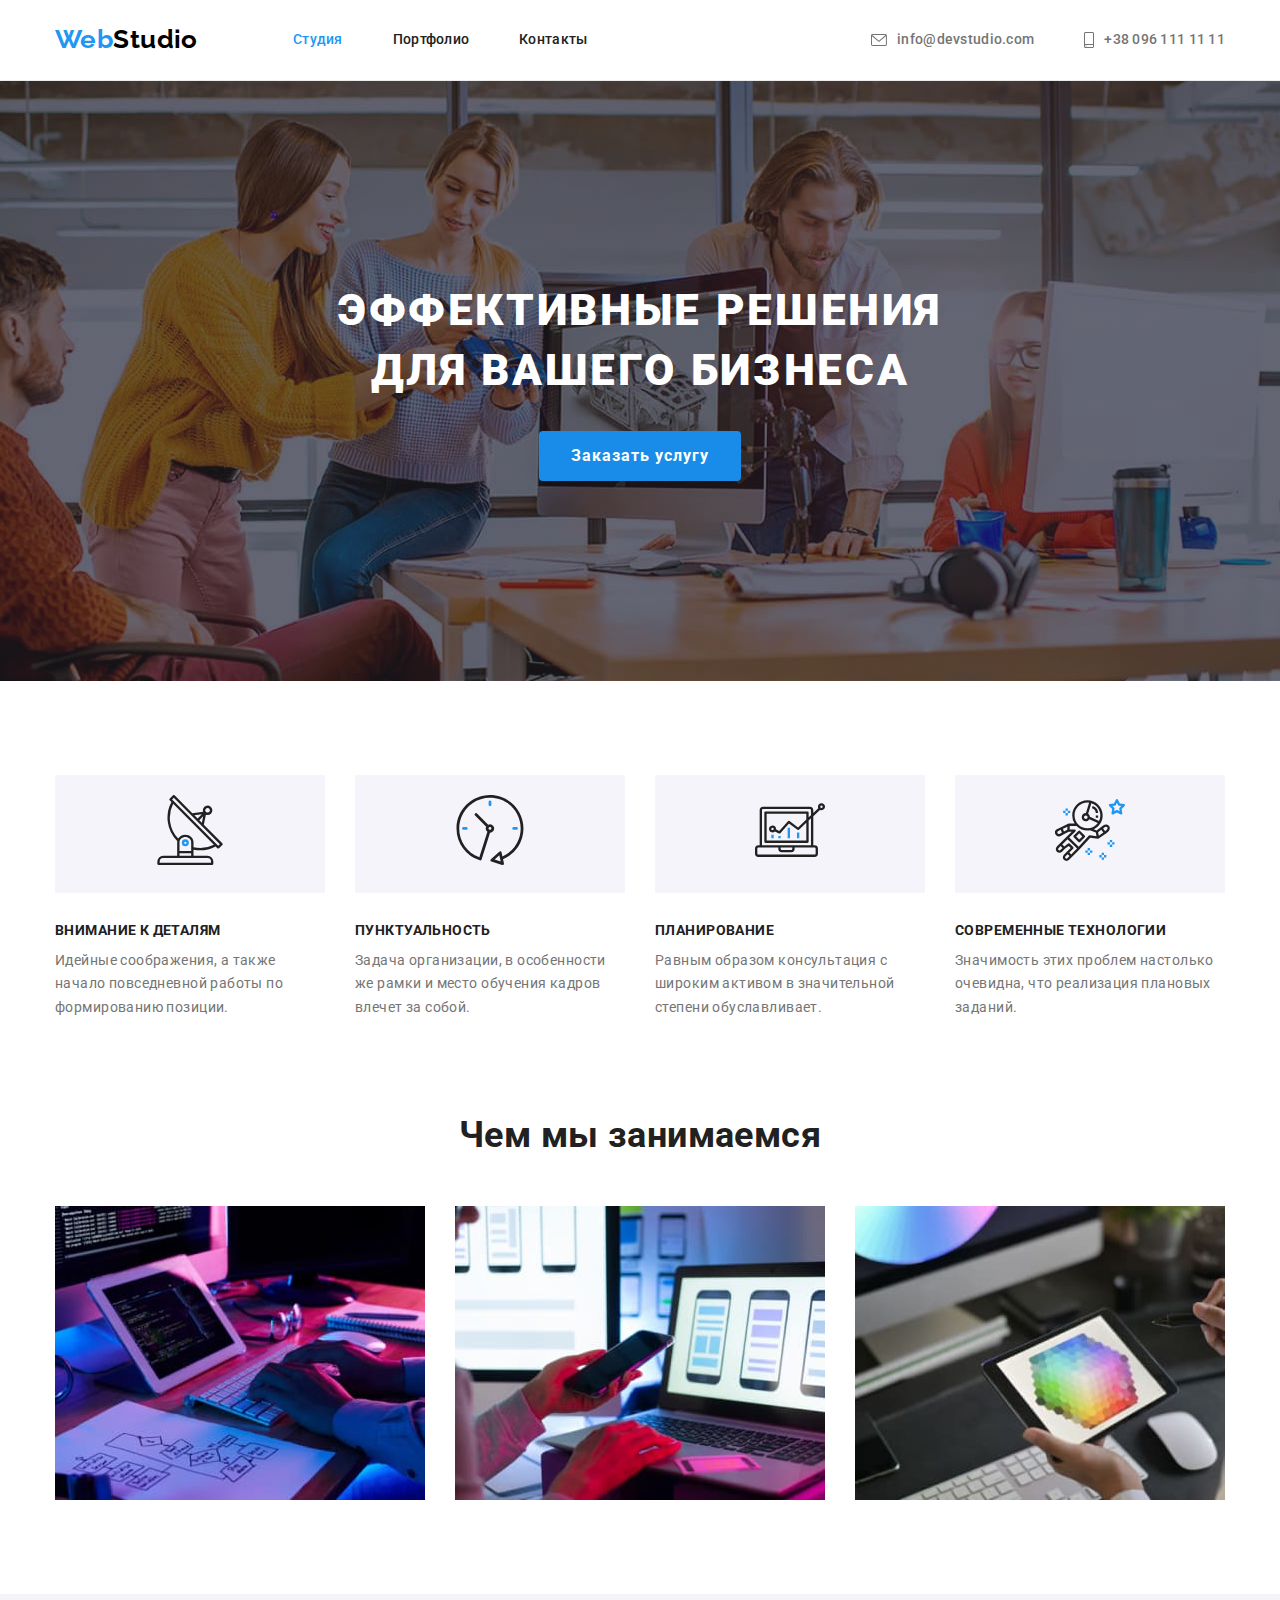
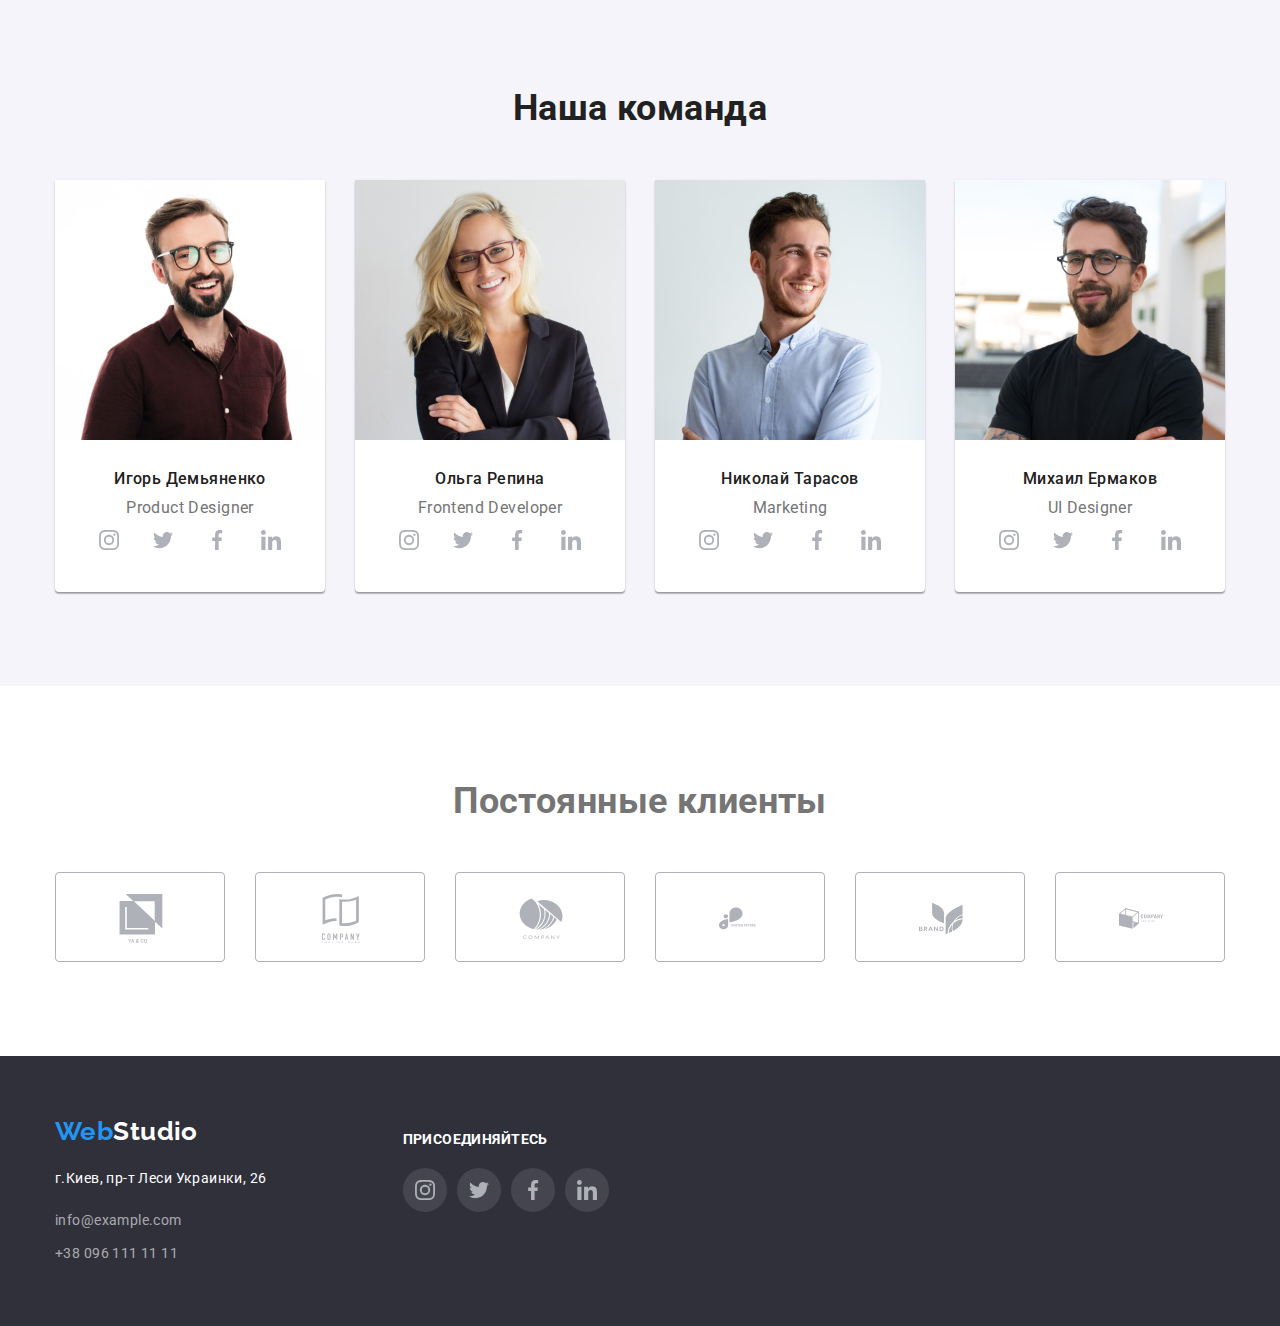
==== index.html @ ae14925e "Update index.html" ====
<!DOCTYPE html>
<html lang="ru">
  <head>
    <meta charset="UTF-8">
    <meta name="viewport" content="width=device-width, initial-scale=1.0">
    <meta http-equiv="X-UA-Compatible" content="IE=Edge" />
    <title>Web Studio 2.1</title>
    <meta name="description" content="Версия макета Web Studio 2.1">

    <link rel="preconnect" href="https://fonts.googleapis.com">
    <link rel="preconnect" href="https://fonts.gstatic.com" crossorigin>
    <link href="https://fonts.googleapis.com/css2?family=Raleway:wght@700&family=Roboto:wght@400;500;700;900&display=swap" rel="stylesheet">

    <link rel="stylesheet"  href=https://cdnjs.cloudflare.com/ajax/libs/modern-normalize/1.1.0/modern-normalize.min.css>

    <link rel="stylesheet" href="./css/styles.css">
  </head>
  <body>
    <header class="header">
      <div class="container main-nav">
        <nav class="nav">
            <!-- Логототип -->
          <a class="logo link" href="./index.html">
            <span class="web-logo">Web</span>Studio
          </a>
          
          <!-- Меню в хедере -->
          <ul class="nav-site list">
            <li class="item"><a class="link current" href="./index.html">Студия</a></li>
            <li class="item"><a class="link" href="./portfolio.html">Портфолио</a></li>
            <li class="item"><a class="link" href="#">Контакты</a></li>
          </ul>
        </nav>
        <!-- Контакты в хедере -->      
        <ul class="contacts list"> 
          <li class="item">
            <a class="link" href="mailto:info@devstudio.com">
              <div class="contacts-icons">
                <svg class="header-mail" width="16" height="12">
                  <use href="./images/icons.svg#icon-envelope1"></use>
                </svg>
                info@devstudio.com
              </div>
            </a>
          </li>
          <li class="item">
            <a class="link" href="tel:380961111111">
              <div class="contacts-icons">
                <svg class="header-phone" width="10" height="16">
                  <use href="./images/icons.svg#icon-smartphone"></use>
                </svg>
                +38 096 111 11 11
              </div>
            </a>
          </li>
        </ul>
      </div>
    </header>
    <!-- основная секция -->
    <main>
      <!--  Hero секция -->
      <section class="hero">
        <div class="hero-content">
          <h1 class="hero-title">Эффективные решения<br>для вашего бизнеса</h1>
          <button class="button-hero" type="button">Заказать услугу</button>
        </div>
      </section>

      <!--  Особенности (features) -->
      <section class="features">
        <div class="container-features">
          <!-- скрытый заголовок -->
          <h2 class="unvisible-title"> Особенности</h2>
          <ul class=" features-list list">
            <li class="item">
              <div class="features-img">
                <svg class="features-icon" width="70" height="70">
                  <use href="./images/icons.svg#icon-antenna"></use>
                </svg>
              </div>
              <h3 class="features-title">Внимание к деталям</h3>
              <p class="features-text">Идейные соображения, а также начало повседневной работы по формированию позиции.</p>
            </li>
            <li class="item">
              <div class="features-img">
                <svg class="features-icon" width="70" height="70">
                  <use href="./images/icons.svg#icon-clock"></use>
                </svg>
              </div>
              <h3 class="features-title">Пунктуальность</h3>
              <p class="features-text">Задача организации, в особенности же рамки и место обучения кадров влечет за собой.</p>
            </li>
            <li class="item">
              <div class="features-img">
                <svg class="features-icon" width="70" height="70">
                  <use href="./images/icons.svg#icon-diagram"></use>
                </svg>
              </div>
              <h3 class="features-title">Планирование</h3>
              <p class="features-text">Равным образом консультация с широким активом в значительной степени обуславливает.</p>
            </li>
            <li class="item">
              <div class="features-img">
                <svg class="features-icon" width="70" height="70">
                  <use href="./images/icons.svg#icon-astronaut"></use>
                </svg>
              </div>
              <h3 class="features-title">Современные технологии</h3>
              <p class="features-text">Значимость этих проблем настолько очевидна, что реализация плановых заданий.</p>
            </li>
          </ul>
        </div>
      </section>

         <!-- Чем мы занимаемся -->
      <section class="images">
        <div class="container">
          <h2 class="title">Чем мы занимаемся</h2>
          <ul class="list">
            <li class="item"><img src="./images/keyboard1.jpg" width="370" alt="клавиатура, монитор, лист бумаги"></li>
            <li class="item"><img src="./images/notebook2.jpg" width="370" alt="ноутбук с  вариантами дизайна"></li>
            <li class="item"><img src="./images/tablet3.jpg" width="370" alt="планшетc палитрой цветов"></li>
          </ul>
        </div>
      </section>

       <!-- Наша команда -->
      <section class="team">
        <div class="container">
          <h2 class="team-title">Наша команда</h2>
          <ul class="team-list list">
            <li class="team-item">
              <img
              src="./images/igor_demyanenko.jpg"
                class="team-photo"
                alt="фото Игоря"
                title="Игорь Демьяненко"
                width="270"
                height="260"
              />
              <div class="team-content">
                <h3 class="team-name">Игорь Демьяненко</h3>
                <p class="team-text">Product Designer</p>
                <ul class="social list">
                  <li class="social-item">
                    <a href="#" class="social-link" aria-label="Instagramm">
                      <svg class="social-icon" width="20" height="20">
                        <use href="./images/icons.svg#icon-instagram1"></use>
                      </svg>
                    </a>
                  </li>
                  <li class="social-item">
                    <a href="#" class="social-link" aria-label="Twitter">
                      <svg class="social-icon" width="20" height="20">
                        <use href="./images/icons.svg#icon-twitter1"></use>
                      </svg>
                    </a>
                  </li>
                  <li class="social-item">
                    <a href="#" class="social-link" aria-label="Facebook">
                      <svg class="social-icon" width="20" height="20">
                        <use href="./images/icons.svg#icon-facebook1"></use>
                      </svg>
                    </a>
                  </li>
                  <li class="social-item">
                    <a href="#" class="social-link" aria-label="LinkedIn">
                      <svg class="social-icon" width="20" height="20">
                        <use href="./images/icons.svg#icon-linkedin1"></use>
                      </svg>
                    </a>
                  </li>
                </ul>
              </div>
            </li>
            <li class="team-item">
              <img
              src="./images/olga_repina.jpg"
                class="team-photo"
                alt="фото Ольги"
                title="Ольга Репина"
                width="270"
                height="260"
              />
              <div class="team-content">
                <h3 class="team-name">Ольга Репина</h3>
                <p class="team-text">Frontend Developer</p>
                <ul class="social list">
                  <li class="social-item">
                    <a href="#" class="social-link" aria-label="Instagramm">
                      <svg class="social-icon" width="20" height="20">
                        <use href="./images/icons.svg#icon-instagram1"></use>
                      </svg>
                    </a>
                  </li>
                  <li class="social-item">
                    <a href="#" class="social-link" aria-label="Twitter">
                      <svg class="social-icon" width="20" height="20">
                        <use href="./images/icons.svg#icon-twitter1"></use>
                      </svg>
                    </a>
                  </li>
                  <li class="social-item">
                    <a href="#" class="social-link" aria-label="Facebook">
                      <svg class="social-icon" width="20" height="20">
                        <use href="./images/icons.svg#icon-facebook1"></use>
                      </svg>
                    </a>
                  </li>
                  <li class="social-item">
                    <a href="#" class="social-link" aria-label="LinkedIn">
                      <svg class="social-icon" width="20" height="20">
                        <use href="./images/icons.svg#icon-linkedin1"></use>
                      </svg>
                    </a>
                  </li>
                </ul>
              </div>
            </li>
            <li class="team-item">
              <img
              src="./images/nikolay_tarasov.jpg"
                class="team-photo"
                alt="фото Николая"
                title="Николай Тарасов"
                width="270"
                height="260"
              />
              <div class="team-content">
                <h3 class="team-name">Николай Тарасов</h3>
                <p class="team-text">Marketing</p>
                <ul class="social list">
                  <li class="social-item">
                    <a href="#" class="social-link" aria-label="Instagramm">
                      <svg class="social-icon" width="20" height="20">
                        <use href="./images/icons.svg#icon-instagram1"></use>
                      </svg>
                    </a>
                  </li>
                  <li class="social-item">
                    <a href="#" class="social-link" aria-label="Twitter">
                      <svg class="social-icon" width="20" height="20">
                        <use href="./images/icons.svg#icon-twitter1"></use>
                      </svg>
                    </a>
                  </li>
                  <li class="social-item">
                    <a href="#" class="social-link" aria-label="Facebook">
                      <svg class="social-icon" width="20" height="20">
                        <use href="./images/icons.svg#icon-facebook1"></use>
                      </svg>
                    </a>
                  </li>
                  <li class="social-item">
                    <a href="#" class="social-link" aria-label="LinkedIn">
                      <svg class="social-icon" width="20" height="20">
                        <use href="./images/icons.svg#icon-linkedin1"></use>
                      </svg>
                    </a>
                  </li>
                </ul>
              </div>
            </li>
            <li class="team-item">
              <img
              src="./images/mikhail_ermakov.jpg" 
                class="team-photo"
                alt="фото Михаила"
                title="Михаил Ермаков"
                width="270"
                height="260"
              />
              <div class="team-content">
                <h3 class="team-name">Михаил Ермаков</h3>
                <p class="team-text">UI Designer</p>
                <ul class="social list">
                  <li class="social-item">
                    <a href="#" class="social-link" aria-label="Instagramm">
                      <svg class="social-icon" width="20" height="20">
                        <use href="./images/icons.svg#icon-instagram1"></use>
                      </svg>
                    </a>
                  </li>
                  <li class="social-item">
                    <a href="#" class="social-link" aria-label="Twitter">
                      <svg class="social-icon" width="20" height="20">
                        <use href="./images/icons.svg#icon-twitter1"></use>
                      </svg>
                    </a>
                  </li>
                  <li class="social-item">
                    <a href="#" class="social-link" aria-label="Facebook">
                      <svg class="social-icon" width="20" height="20">
                        <use href="./images/icons.svg#icon-facebook1"></use>
                      </svg>
                    </a>
                  </li>
                  <li class="social-item">
                    <a href="#" class="social-link" aria-label="LinkedIn">
                      <svg class="social-icon" width="20" height="20">
                        <use href="./images/icons.svg#icon-linkedin1"></use>
                      </svg>
                    </a>
                  </li>
                </ul>
              </div>
            </li>
          </ul>
        </div>
      </section>
     <!-- Секция Постоянные клиенты -->
     <section class="clients">
      <div class="container">
        <h2 class="clients-title">Постоянные клиенты</h2>
        <ul class="clients-list list">
          <li class="clients-item">
            <a href="#" class="clients-link" aria-label="Company site-1">
              <svg class="clients-icon" width="44" height="49">
                <use href="./images/icons.svg#icon-group1"></use>
              </svg>
            </a>
          </li>
          <li class="clients-item">
            <a href="#" class="clients-link" aria-label="Company site-2">
              <svg class="clients-icon" width="44" height="49">
                <use href="./images/icons.svg#icon-group2"></use>
              </svg>
            </a>
          </li>
          <li class="clients-item">
            <a href="#" class="clients-link" aria-label="Company site-3">
              <svg class="clients-icon" width="44" height="49">
                <use href="./images/icons.svg#icon-group3"></use>
              </svg>
            </a>
          </li>
          <li class="clients-item">
            <a href="#" class="clients-link" aria-label="Company site-4">
              <svg class="clients-icon" width="44" height="49">
                <use href="./images/icons.svg#icon-group4"></use>
              </svg>
            </a>
          </li>
          <li class="clients-item">
            <a href="#" class="clients-link" aria-label="Company site-5">
              <svg class="clients-icon" width="44" height="49">
                <use href="./images/icons.svg#icon-group5"></use>
              </svg>
            </a>
          </li>
          <li class="clients-item">
            <a href="#" class="clients-link" aria-label="Company site-6">
              <svg class="clients-icon" width="44" height="49">
                <use href="./images/icons.svg#icon-group6"></use>
              </svg>
            </a>
          </li>
        </ul>
      </div>
    </section>
    </main>

    <!--footer сайта-->
    <footer class="footer">
      <div class="container">
        <div class="footer-blocks">
          <div class="address">
            <!-- Логотип в футере -->
            <a class="logo link" href="./index.html">
            <span class="web-logo">Web</span>Studio</a>
          
            <!-- Контакты в футере -->
            <address class="contacts-footer">
              <p class="footer-location">г.Киев, пр-т Леси Украинки, 26</p>
              <ul class="list">
                <li>
                  <a class="link" href="mailto:info@example.com">info@example.com</a>
                </li>
                <li>
                  <a class="link" href="tel:+380961111111">+38 096 111 11 11</a>
                </li>
              </ul>
            </address>
          </div>

          <div class="network-block">
            <b class="network-title">Присоединяйтесь</b>
            <ul class="network-list list">
              <li class="network-item">
                <a href="https://www.instagram.com/" class="network-link" aria-label="Instagram">
                  <svg class="network-icon" width="20" height="20">
                    <use href="./images/icons.svg#icon-instagram1"></use>
                  </svg>
                </a>
              </li>
              <li class="network-item">
                <a href="https://twitter.com/" class="network-link" aria-label="Twitter">
                  <svg class="network-icon" width="20" height="20">
                    <use href="./images/icons.svg#icon-twitter1"></use>
                  </svg>
                </a>
              </li>
              <li class="network-item">
                <a href="#" class="network-link" aria-label="Facebook">
                  <svg class="network-icon" width="20" height="20">
                    <use href="./images/icons.svg#icon-facebook1"></use>
                  </svg>
                </a>
              </li>
              <li class="network-item">
                <a href="#" class="network-link" aria-label="LinkedIn">
                  <svg class="network-icon" width="20" height="20">
                    <use href="./images/icons.svg#icon-linkedin1"></use>
                  </svg>
                </a>
              </li>
            </ul>
          </div>
        </div>
      </div>   
    </footer>
  </body>
</html>
---- css/styles.css ----
/* цвет текста параграфов основной #757575 */
/*  цвет текста вторичный для заголовков #212121 */
/* основной фон #ffffff */
/* дополнительный фон блока team  #f5f4fa */
/* цвет web-лого, кнопок под курсором, активных ссылок #2196f3 */
/* фон героя и футера #2f303a */
/* цвет studio-лого  вверху  #000000 */
/* цвет адреса, studio-лого внизу   #ffffff */
/* svg цвет фона иконок  #afb1b8 */
/* фон кнопки  "Заказать услугу" в Герое #188ce8 */

:root {
  --basic-text-color: #757575;
  --secondary-text-color: #212121;
  --accent-color: #2196f3;
  --basic-background-color: #ffffff;
  --secondary-background-color: #2f303a;
  --team-background-color: #f5f4fa;
  --logo-header-color:#000000;
  --logo-footer-color:#ffffff;
  --addressdown-color:#ffffff;
  --secondary-addressdown-color:rgba(255, 255, 255, 0.6);
  --button-hero-color:#188ce8;
  --svg-color: #afb1b8;
}

body {
  font-family: Roboto, sans-serif;
  font-size: 14px;
  line-height: 1.71;
  letter-spacing: 0.03em;
  background-color: var(--basic-background-color);
  color: var(--basic-text-color);
}

.list {
  padding: 0;
  margin: 0;
  list-style: none;
}

.container {
  margin-left: auto;
  margin-right: auto;
  padding: 0 15px;

  width: 1200px;
}

img {
  display: block;
  max-width: 100%;
  height: auto;
}

.header {
  margin-right: auto;
  margin-left: auto;
  
  border-bottom: 1px solid #ececec;
}

.main-nav {
  display: flex;
  align-items: center;
}

.nav {
  display: flex;
  align-items: center;
}


.link {
  text-decoration: none;
}

/*логотип в хедере */

.logo {
  margin-right: 93px;
  width: 145px;
  height: 31px;

  font-family: Raleway, sans-serif;
  font-weight: 700;
  font-size: 26px;
  line-height: 1.19;
  text-decoration: none;
  color: var(--logo-header-color);
}

.web-logo {
  color: var(--accent-color);
}


/* Меню nav в хедере */

.nav-site {
  display: flex;
}

.nav-site .item:not(:last-child) {
  margin-right: 50px;
}


.nav > .list .link {
  display: block;
  padding-top: 32px;
  padding-bottom: 32px;

  font-weight: 500;
  font-size: 14px;
  line-height: 1.14;
  letter-spacing: 0.02em;
  color: var(--secondary-text-color);
 }

.nav > .list .link:hover,
.nav > .list .link:focus {
  color: var(--accent-color);
}
.nav-site .link.current {
  color: var(--accent-color);
}

  /* Контакты в хедере */
.contacts {
  display: flex;
  margin-left: auto;

  list-style: none;
}

.contacts .item:not(:last-child) {
  margin-right: 50px;
}

.header-mail {
  margin-right: 10px;
  width: 16px;
  height: 12px;

  fill: currentColor;
}

.header-phone {
  margin-right: 10px;
  width: 10px;
  height: 16px;

  fill: currentColor;
}


.contacts .link {
  display: block;
  padding-top: 32px;
  padding-bottom: 32px;

  font-weight: 500;
  font-size: 14px;
  line-height: 1.14;
  letter-spacing: 0.02em;
  text-decoration: none;
  color: var(--basic-text-color);
}

.contacts .link:hover,
.contacts .link:focus {
  color: var(--accent-color);
}

.contacts-icons {
  display: flex;
  align-items: center;
}

 
/* Hero секция */
/* Паддинги ниже будут удалены, оставлены для визуализации */

.hero {
  display: flex;
  align-items: center;
  padding: 200px 0;
  margin-right: auto;
  margin-left: auto;
  max-width: 1600px;
  text-align: center;

  background-color: var(--secondary-background-color);
  color: var(--basic-background-color);

  background-image: linear-gradient(to right, rgba(47, 48, 58, 0.4), rgba(47, 48, 58, 0.4)),
  url(../images/hero-img.jpg);
background-repeat: no-repeat;
background-size: cover;
background-position: center;
}

.hero-content {
  margin-right: auto;
  margin-left: auto;
  max-width: 696px;
  text-align: center;
}

.hero-title {
  margin-top: 0;
  margin-bottom: 30px;

  font-weight: 900;
  font-size: 44px;
  line-height: 1.36;
  text-align: center;
  text-transform: uppercase;
  letter-spacing: 0.06em;
}


/* кнопка c надписью Заказать услугу */

.button-hero {
  display: inline-block;
  padding: 10px 32px;
  min-width: 200px;
  height: 50px;
  border-radius: 4px;
  border: 0px solid transparent;

  font-weight: 700;
  font-size: 16px;
  line-height: 1.88;
  align-items: center;
  text-align: center;
  letter-spacing: 0.06em;

  background-color: var(--button-hero-color);
  color: var(--basic-background-color);

  cursor: pointer;
}

.button-hero:hover,
.button-hero:focus {
  box-shadow: 0px 4px 4px rgba(0, 0, 0, 0.15);
  color: var(--accent-color);
  background-color: var(--basic-background-color);
}

/* Особенности (features)   */
.features {
  padding-top: 94px;
  padding-bottom: 94px;
}
.container-features {
  margin-left: auto;
  margin-right: auto;
  padding: 0 15px;

  width: 1200px;
}

.features-list {
  display: flex;
  margin-right: -30px;
}

.features .item {
  width: calc((100% - 120px) / 4);
  margin-right: 30px;
}

.features-img {
  margin-bottom: 30px;
  padding: 20px 100px;
  text-align: center;

  background-color: var(--team-background-color);
}

.features-icon {
  width: 70px;
  height: 70px;
}

.features-title {
  margin-top: 0;
  margin-bottom: 10px;

  font-weight: 700;
  font-size: 14px;
  line-height: 1.14;
  text-transform: uppercase;
  color: var(--secondary-text-color);
}

.features-text {
  margin-top: 0;
  margin-bottom: 0;
}


/* Чем мы занимаемся */


.images {
  padding-bottom: 94px;
}

.images .title {
  margin: 0;
  margin-bottom: 50px;

  font-weight: 700;
  font-size: 36px;
  line-height: 1.17;
  text-align: center;
  color: var(--secondary-text-color);
}

.images .list {
  display: flex;
  justify-content: center;
}

.images .list > .item:not(:last-child) {
  margin-right: 30px;
}
.images .list > .item > img {
  display: block;
}


/* Наша команда */

/* Тайтлы Чем мы занимаемся + Наша команда */

.team-title {
  margin-top: 0;
  margin-bottom: 50px;

  color: var(--secondary-text-color);

  font-weight: 700;
  font-size: 36px;
  line-height: 1.16;
  text-align: center;
}

/* Секция с фотографиями команды */

.team {
  padding-top: 94px;
  padding-bottom: 94px;
  margin-right: auto;
  margin-left: auto;

  background-color: var(--team-background-color);
}

.team-list {
  display: flex;
}

.team-item {
  width: calc((100% - 90px) / 4);

  background-color: #ffffff;
  box-shadow: 0px 1px 3px rgba(0, 0, 0, 0.12), 0px 1px 1px rgba(0, 0, 0, 0.14),
    0px 2px 1px rgba(0, 0, 0, 0.2);
  border-bottom-right-radius: 4px;
  border-bottom-left-radius: 4px;
}

.team-item:not(:last-child) {
  margin-right: 30px;
}

.team-content {
  padding: 30px 0;
  text-align: center;
}

.team-name {
  margin-top: 0;
  margin-bottom: 10px;

  color: var(--secondary-text-color);

  font-weight: 500;
  font-size: 16px;
  line-height: 1.18;
}

.team-text {
  margin-top: 0;
  margin-bottom: 0;

  font-size: 16px;
  line-height: 1.18;
}

.social {
  display: flex;
  justify-content: center;
}

.social-item:not(:last-child) {
  margin-right: 10px;
}

.social-link {
  display: flex;
  justify-content: center;
  align-items: center;
  width: 44px;
  height: 44px;

  border-radius: 50%;
}

.social-link:hover,
.social-link:focus {
  background-color: var(--accent-color);
}

.social-link:hover .social-icon,
.social-link:focus .social-icon {
  fill: var(--primary-bg-color);
}

.social-icon,
.network-icon {
  width: 20px;
  height: 20px;
  fill: var(--svg-color);
}

/* Секция Постоянные клиенты */
.clients {
  padding-top: 94px;
  padding-bottom: 94px;
}

.clients-title {
  margin-top: 0;
  margin-bottom: 50px;

  color: var(--second-text-color);

  font-weight: 700;
  font-size: 36px;
  line-height: 1.17;
  text-align: center;
}

.clients-list {
  display: flex;
  justify-content: center;
}

.clients-item {
  width: calc((100% - 30px * 5) / 6);
  height: 90px;

  border: 1px solid var(--svg-color);
  border-radius: 4px;
}

.clients-item:hover,
.clients-item:focus {
  border-color: var(--accent-color);
}

.clients-item:not(:last-child) {
  margin-right: 30px;
}

.clients-link {
  display: flex;
  justify-content: center;
  align-items: center;
  width: 170px;
  height: 90px;
}

.clients-link:hover .clients-icon,
.clients-link:focus .clients-icon {
  fill: var(--accent-color);
}

.clients-icon {
  width: 44px;
  height: 49px;
  fill: var(--svg-color);
}

/* вторая страница PORTFOLIO */

.portfolio-section {
  padding: 94px 0;
}

/* Кнопки filters */
.filters {
  display: flex;
  justify-content: center;
  margin-bottom: 50px;
}

.filters-item:not(:last-child) {
  margin-right: 8px;
}

.filters-button {
  display: inline-block;
  padding: 6px 22px;
  min-width: 73px;
  height: 38px;
  border-radius: 4px;
  border: 0px solid transparent;


  font-family: inherit;
  font-weight: 500;
  font-size: 16px;
  line-height: 1.62;
  text-align: center;

  background-color: var(--team-background-color);
  color: var(--secondary-text-color);
}

.filters .filters-button:hover,
.filters .filters-button:focus {
  box-shadow: 0px 4px 4px rgba(0, 0, 0, 0.15);
  background-color: var(--accent-color);
  color: var(--basic-background-color);

  cursor: pointer;
}
/* Проекты projects  */
/* Сетка портфолио */

.unvisible-title {
  display: none;
}

.portfolio {
  display: flex;
  flex-wrap: wrap;
}

.portfolio-item {
  width: calc((100% - 60px) / 3);
  margin-right: 30px;
  margin-bottom: 30px;
}

.portfolio-item:nth-child(3n) {
  margin-right: 0px;
}

.portfolio-item:nth-last-child(-n + 3) {
  margin-bottom: 0px;
}

.portfolio-item:hover,
.portfolio-item:focus {
  box-shadow: 0px 1px 1px rgba(0, 0, 0, 0.12), 0px 4px 4px rgba(0, 0, 0, 0.06),
    1px 4px 6px rgba(0, 0, 0, 0.16);
}


.portfolio-link {
  text-decoration: none;
}


.portfolio-content {
  padding: 20px 24px;

  border-right-width: 1px;
  border-right-style: solid;
  border-right-color: #eeeeee;

  border-bottom-width: 1px;
  border-bottom-style: solid;
  border-bottom-color: #eeeeee;

  border-left-width: 1px;
  border-left-style: solid;
  border-left-color: #eeeeee;
}

.portfolio-title {
  margin-top: 0;
  margin-bottom: 4px;

  color: var(--secondary-text-color);

  font-weight: 700;
  font-size: 18px;
  line-height: 2;
  letter-spacing: 0.06em;
}

.portfolio-text {
  margin: 0;

  color: var(--basic-text-color);

  font-size: 16px;
  line-height: 1.87;
}



/* Футер */

.footer {
  padding: 60px 0px;
  margin-right: auto;
  margin-left: auto;
  background-color: var(--secondary-background-color);
}

.footer-blocks {
  display: flex;
}

.address {
  width: calc((100% - 30px * 2) / 4);
}



/* logo в футере */
.footer  .logo {
  display: inline-block;
  margin-bottom: 20px;

  color: var(--logo-footer-color);
}

/* адрес и контакты в футере */

.contacts-footer {
  color:#ffffff;
  font-style: normal;
}

.contacts-footer {
  display: flex;
  flex-direction: column;

  font-style: normal;
  /* font-size: 14px; */
}



.contacts-footer .link {
  margin-top: 9px;
  margin-bottom: 9px;
  display: inline-block;
  text-decoration: none;
  
  color:var(--secondary-addressdown-color);
}

.contacts-footer .link:last-child {
  margin-bottom: 0;
}



.contacts-footer .link:hover,
.contacts-footer .link:focus {
  color: var(--accent-color);
}

.contacts-footer .link:last-child {
  margin-bottom: 0;
}

.footer-location {
  margin-top: 0;
  margin-bottom: 9px;
}

/* Соц сети в футере */

.network-list {
  display: flex;
}

.network-item:not(:last-child) {
  margin-right: 10px;
}

.network-block {
  padding-top: 12px;
  margin-left: 70px;
}

.network-link {
  display: flex;
  justify-content: center;
  align-items: center;
  width: 44px;
  height: 44px;
  background-color: rgba(255, 255, 255, 0.1);

  border-radius: 50%;
}

.network-link:hover,
.network-link:focus {
  background-color: var(--accent-color);
}

.network-link:hover .network-icon,
.network-link:focus .network-icon {
  fill: var(--additional-background-color);
}

.network-icon {
  width: 20px;
  height: 20px;

  fill: var(--svg-color);
} 

.network-title {
  display: inline-block;
  margin-bottom: 20px;
  font-family: Roboto;
  font-weight: 700;
  font-size: 14px;
  line-height: 1.14;
  text-transform: uppercase;

  color:var(--basic-background-color);
}
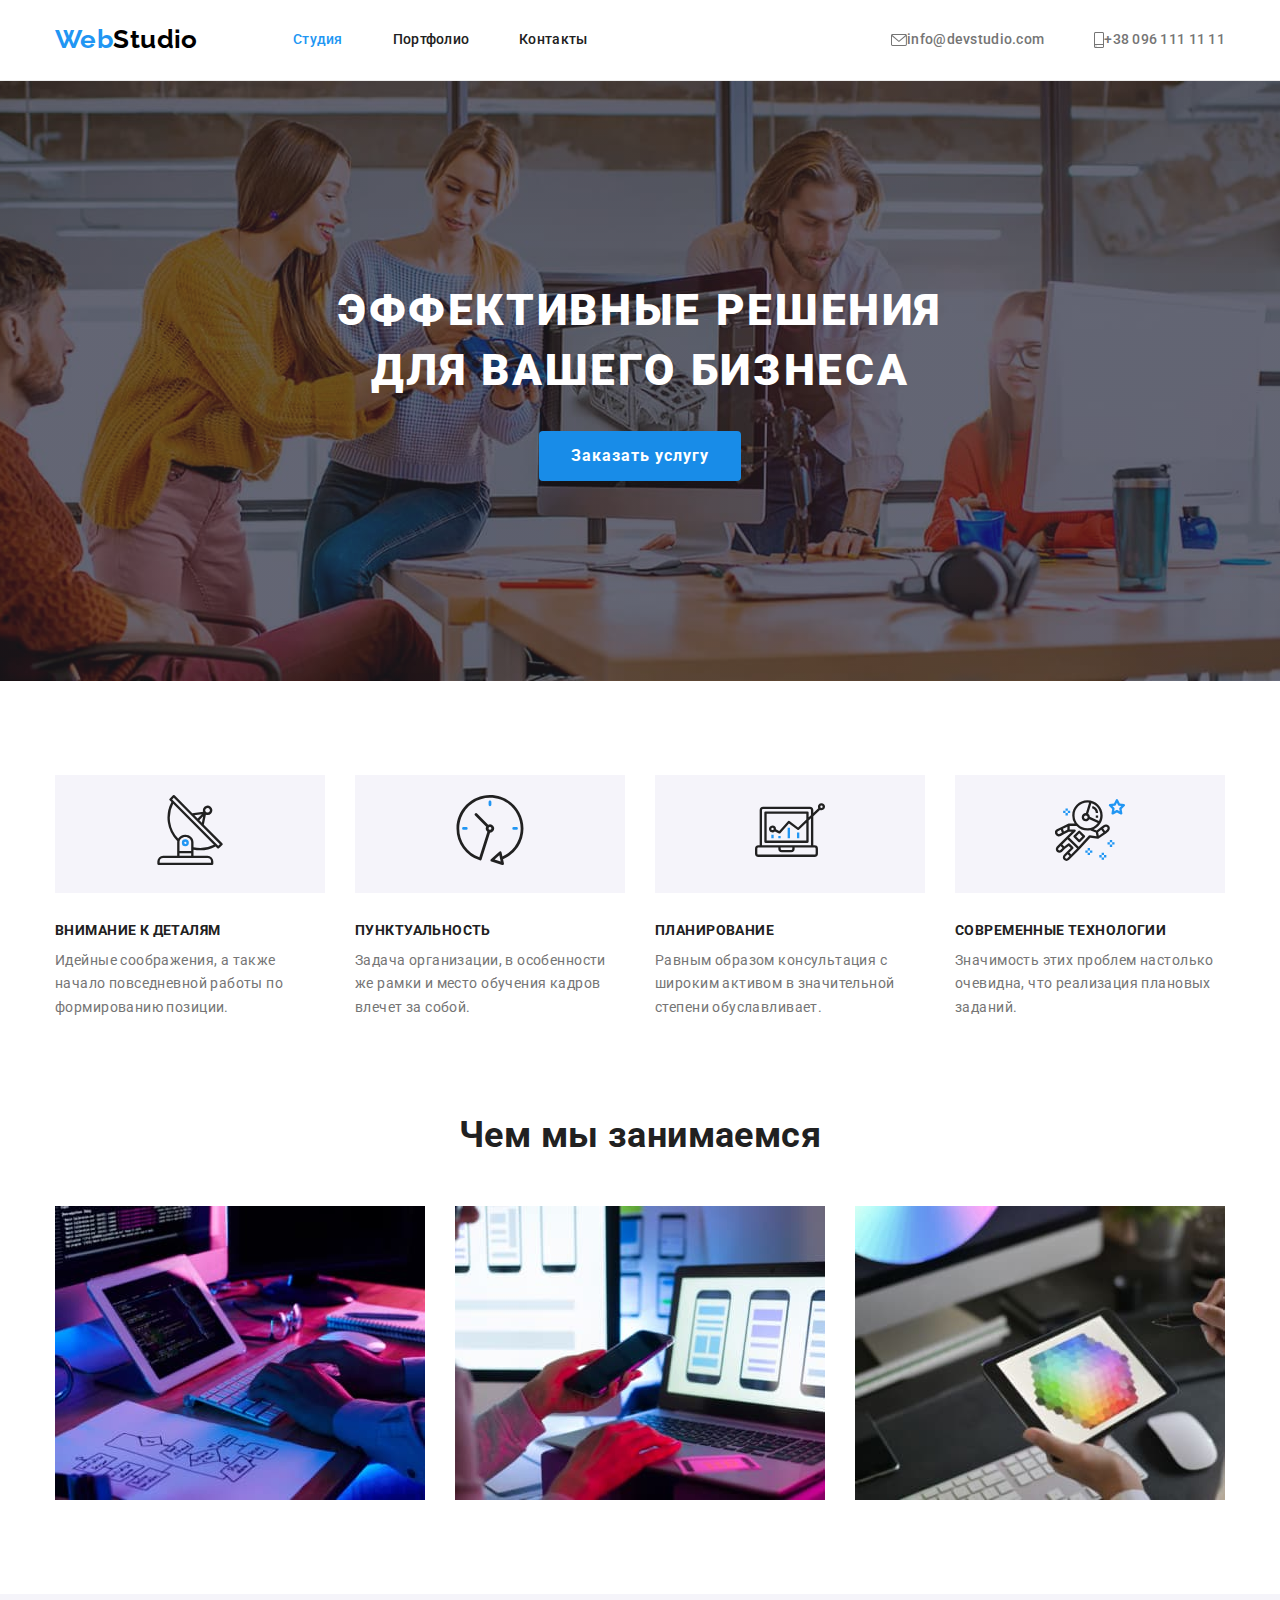
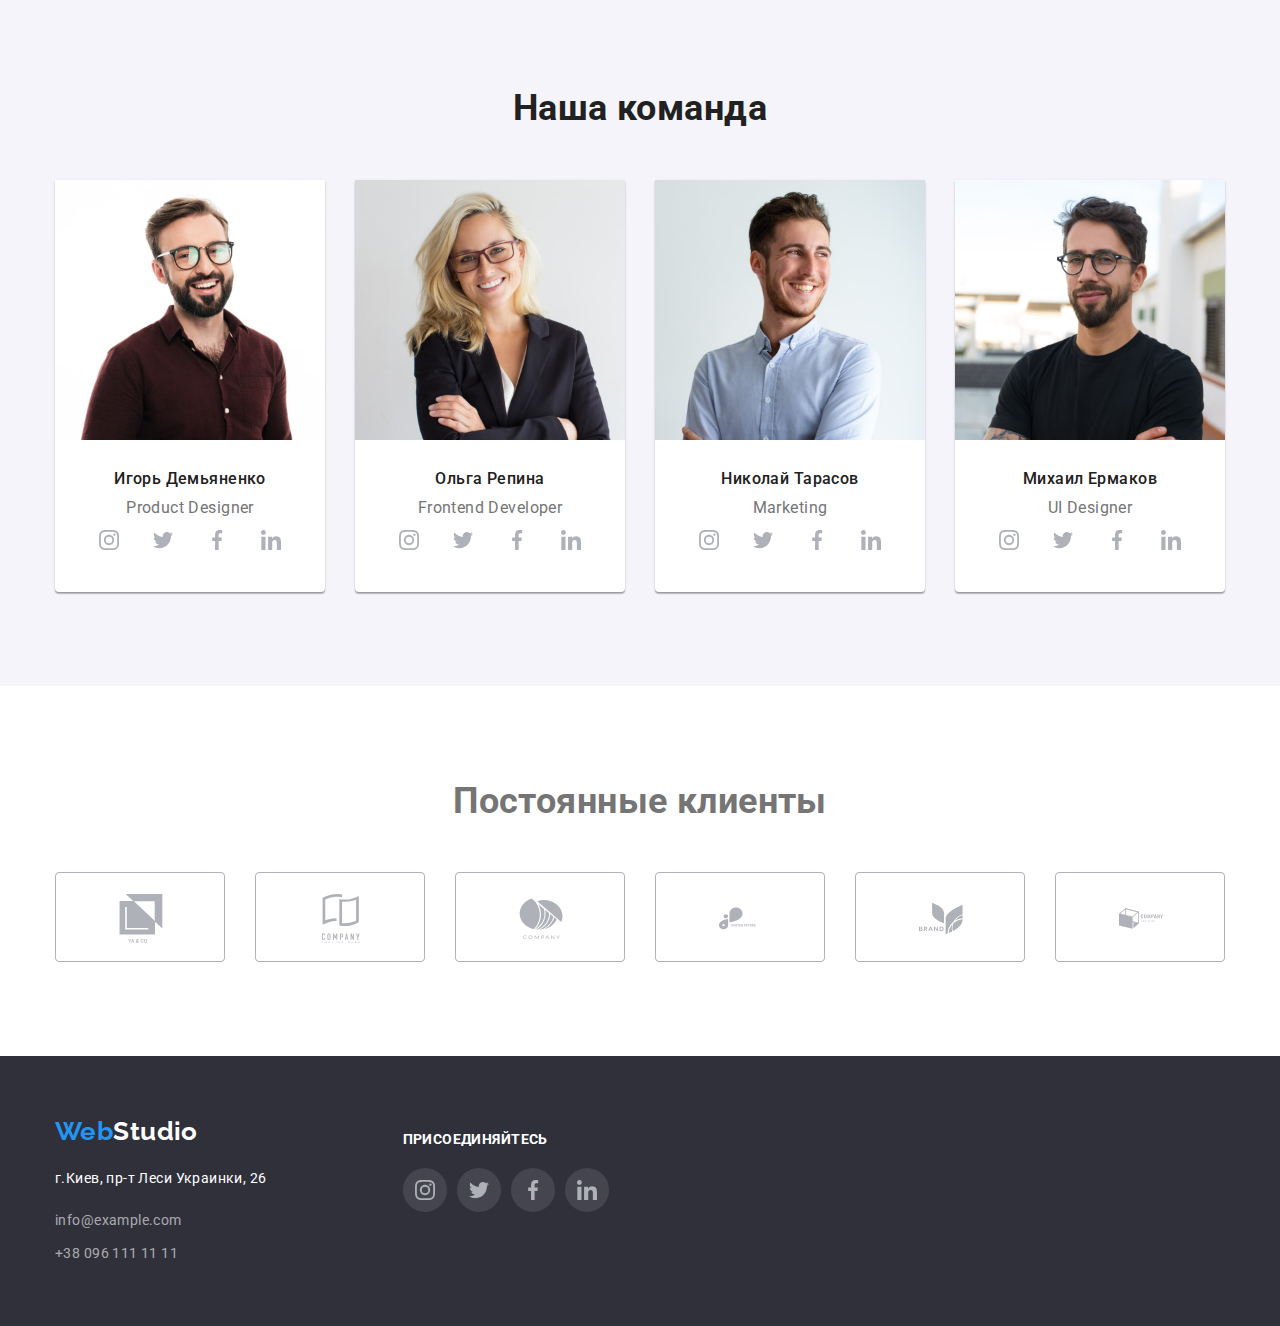
==== commit 0287d840: "hover issue in header" ====
--- a/index.html
+++ b/index.html
@@ -36,9 +36,10 @@
           <li class="item">
             <a class="link" href="mailto:info@devstudio.com">
               <div class="contacts-icons">
-                <svg class="header-mail" width="16" height="12">
+                <svg class="icon" width="16" height="12">
                   <use href="./images/icons.svg#icon-envelope1"></use>
                 </svg>
+                
                 info@devstudio.com
               </div>
             </a>
@@ -46,7 +47,7 @@
           <li class="item">
             <a class="link" href="tel:380961111111">
               <div class="contacts-icons">
-                <svg class="header-phone" width="10" height="16">
+                <svg class="icon" width="10" height="16">
                   <use href="./images/icons.svg#icon-smartphone"></use>
                 </svg>
                 +38 096 111 11 11
--- a/css/styles.css
+++ b/css/styles.css
@@ -142,7 +142,6 @@
   margin-right: 10px;
   width: 16px;
   height: 12px;
-
   fill: currentColor;
 }
 
@@ -150,7 +149,6 @@
   margin-right: 10px;
   width: 10px;
   height: 16px;
-
   fill: currentColor;
 }
 
@@ -169,7 +167,10 @@
 }
 
 .contacts .link:hover,
-.contacts .link:focus {
+.contacts .link:focus,
+.contacts .icon:hover,
+.contacts .icon:focus {
+  --color3: var(--accent-color);
   color: var(--accent-color);
 }
 
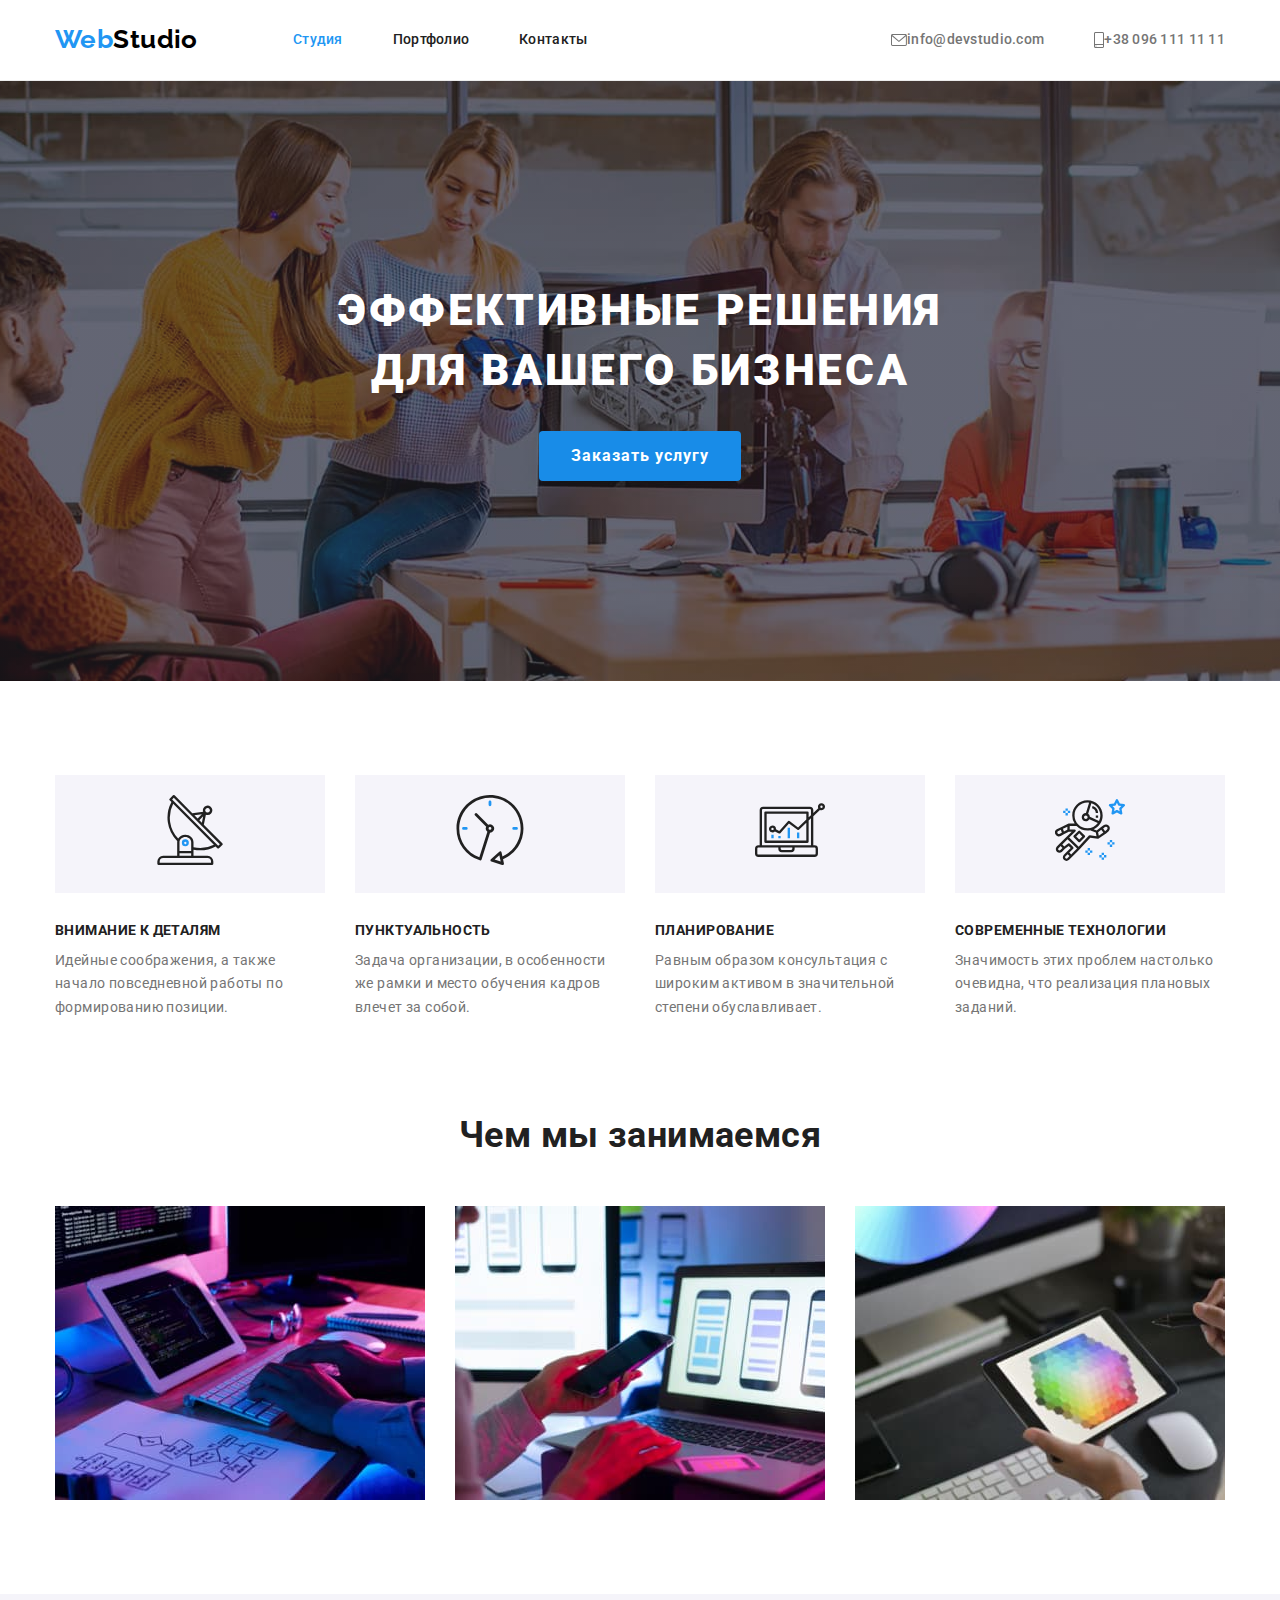
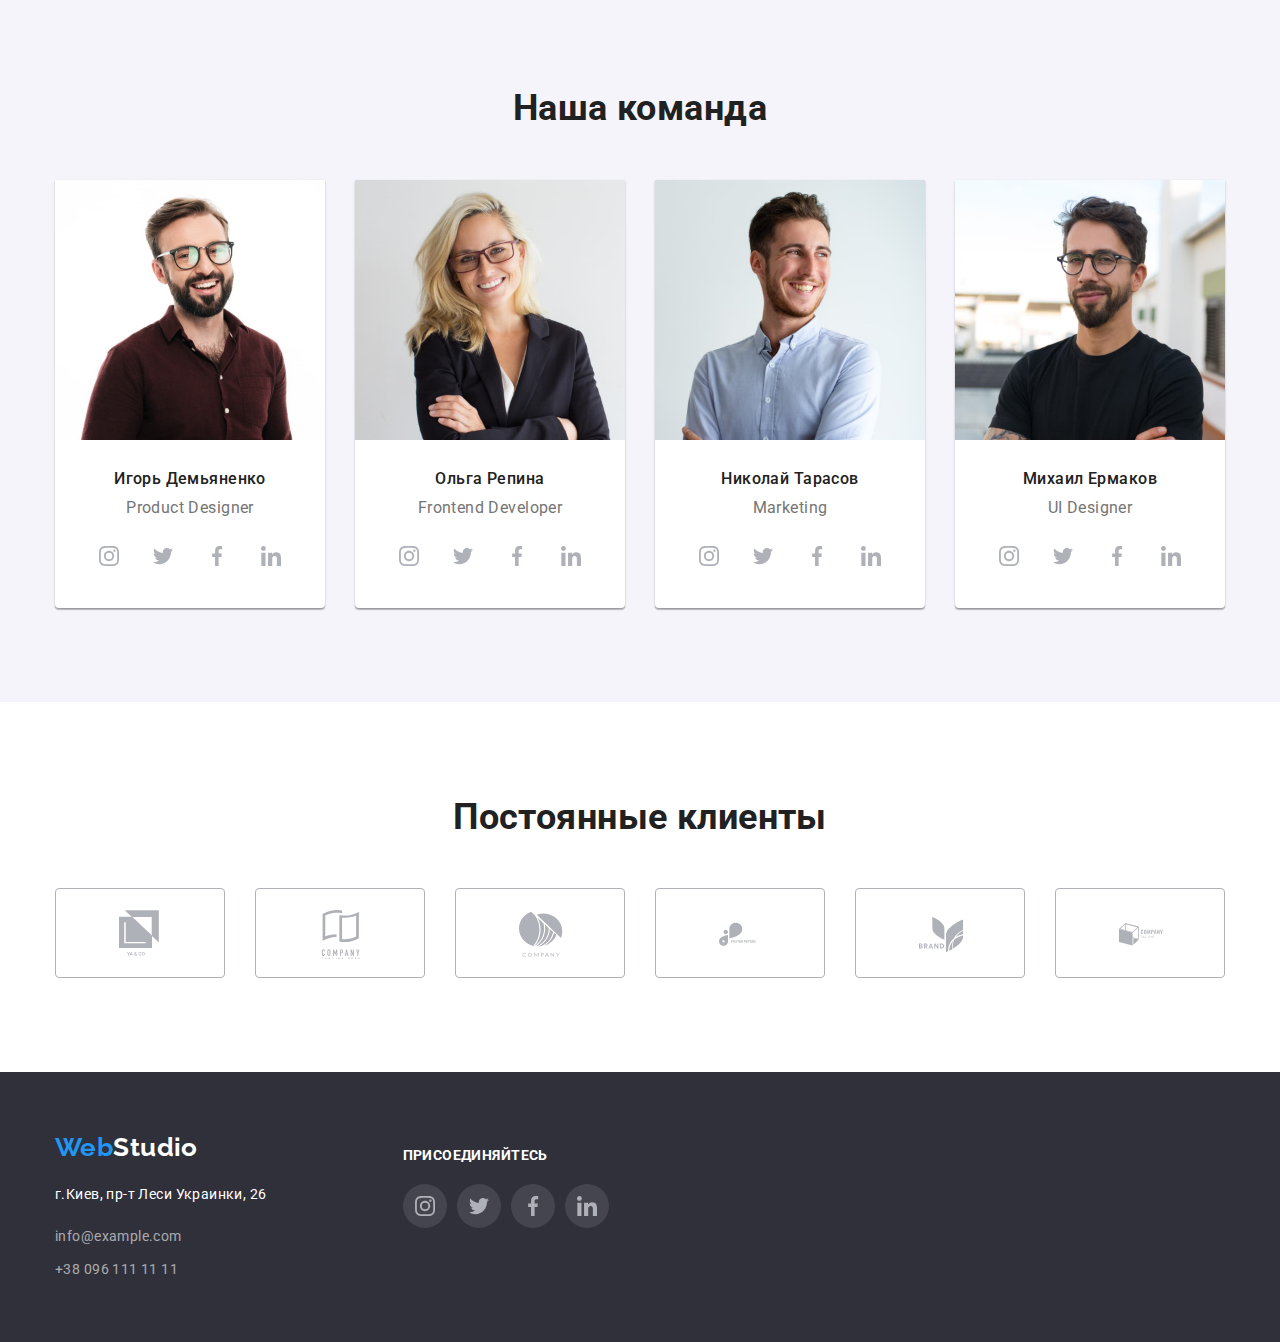
==== commit ebf47654: "Update index.html" ====
--- a/index.html
+++ b/index.html
@@ -316,42 +316,42 @@
         <ul class="clients-list list">
           <li class="clients-item">
             <a href="#" class="clients-link" aria-label="Company site-1">
-              <svg class="clients-icon" width="44" height="49">
+              <svg class="clients-icon" width="41" height="47">
                 <use href="./images/icons.svg#icon-group1"></use>
               </svg>
             </a>
           </li>
           <li class="clients-item">
             <a href="#" class="clients-link" aria-label="Company site-2">
-              <svg class="clients-icon" width="44" height="49">
+              <svg class="clients-icon" width="40" height="52">
                 <use href="./images/icons.svg#icon-group2"></use>
               </svg>
             </a>
           </li>
           <li class="clients-item">
             <a href="#" class="clients-link" aria-label="Company site-3">
-              <svg class="clients-icon" width="44" height="49">
+              <svg class="clients-icon" width="44" height="42">
                 <use href="./images/icons.svg#icon-group3"></use>
               </svg>
             </a>
           </li>
           <li class="clients-item">
             <a href="#" class="clients-link" aria-label="Company site-4">
-              <svg class="clients-icon" width="44" height="49">
+              <svg class="clients-icon" width="70" height="41">
                 <use href="./images/icons.svg#icon-group4"></use>
               </svg>
             </a>
           </li>
           <li class="clients-item">
             <a href="#" class="clients-link" aria-label="Company site-5">
-              <svg class="clients-icon" width="44" height="49">
+              <svg class="clients-icon" width="63" height="46">
                 <use href="./images/icons.svg#icon-group5"></use>
               </svg>
             </a>
           </li>
           <li class="clients-item">
             <a href="#" class="clients-link" aria-label="Company site-6">
-              <svg class="clients-icon" width="44" height="49">
+              <svg class="clients-icon" width="94" height="44">
                 <use href="./images/icons.svg#icon-group6"></use>
               </svg>
             </a>
--- a/css/styles.css
+++ b/css/styles.css
@@ -399,8 +399,7 @@
 
 .team-text {
   margin-top: 0;
-  margin-bottom: 0;
-
+  margin-bottom: 16px;
   font-size: 16px;
   line-height: 1.18;
 }
@@ -431,7 +430,7 @@
 
 .social-link:hover .social-icon,
 .social-link:focus .social-icon {
-  fill: var(--primary-bg-color);
+  fill: var(--basic-background-color);
 }
 
 .social-icon,
@@ -451,7 +450,7 @@
   margin-top: 0;
   margin-bottom: 50px;
 
-  color: var(--second-text-color);
+  color: var(--secondary-text-color);
 
   font-weight: 700;
   font-size: 36px;
@@ -487,12 +486,23 @@
   align-items: center;
   width: 170px;
   height: 90px;
-}
-
-.clients-link:hover .clients-icon,
-.clients-link:focus .clients-icon {
-  fill: var(--accent-color);
-}
+
+
+
+}
+
+.clients-item .clients-link:hover,
+.clients-item .clients-link:focus {
+  color: var(--accent-color);
+}
+
+.clients-item .clients-icon:hover,
+.clients-item .clients-icon:focus {
+  --color4: var(--accent-color);
+}
+
+
+
 
 .clients-icon {
   width: 44px;
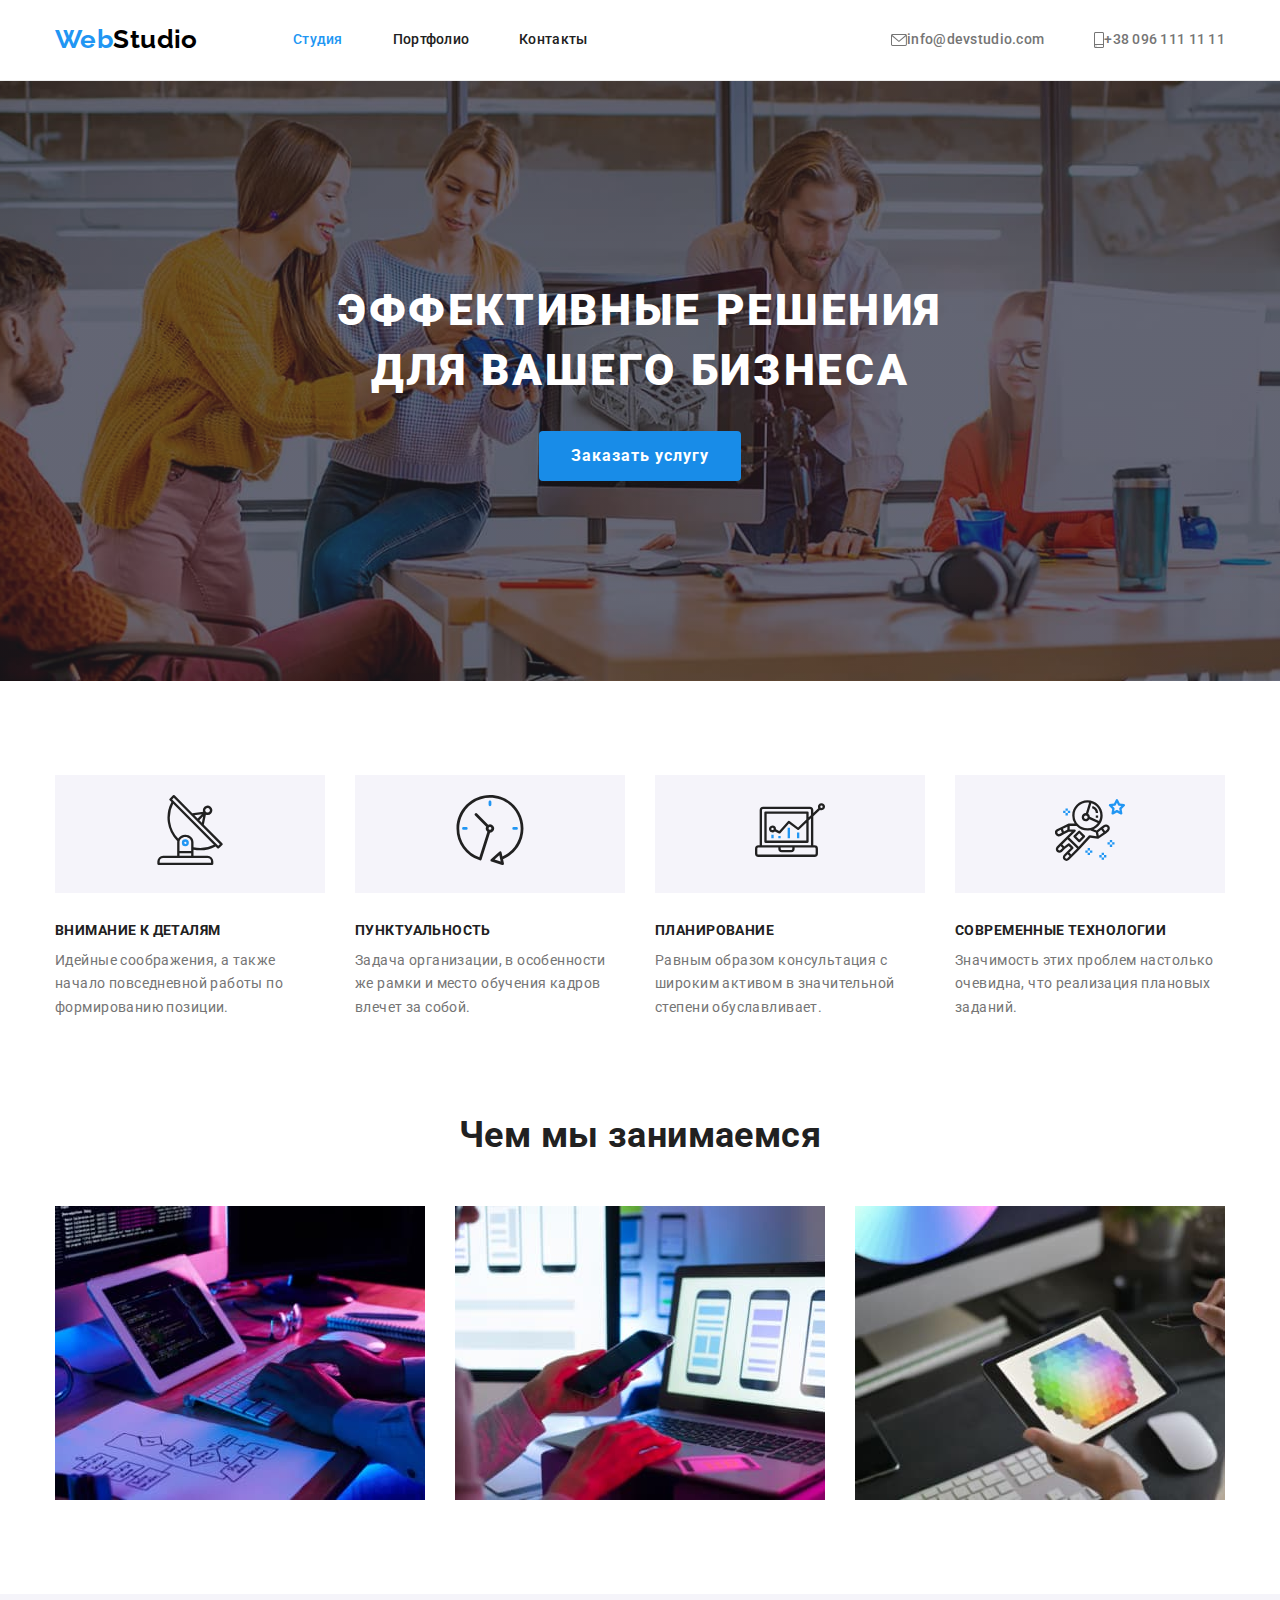
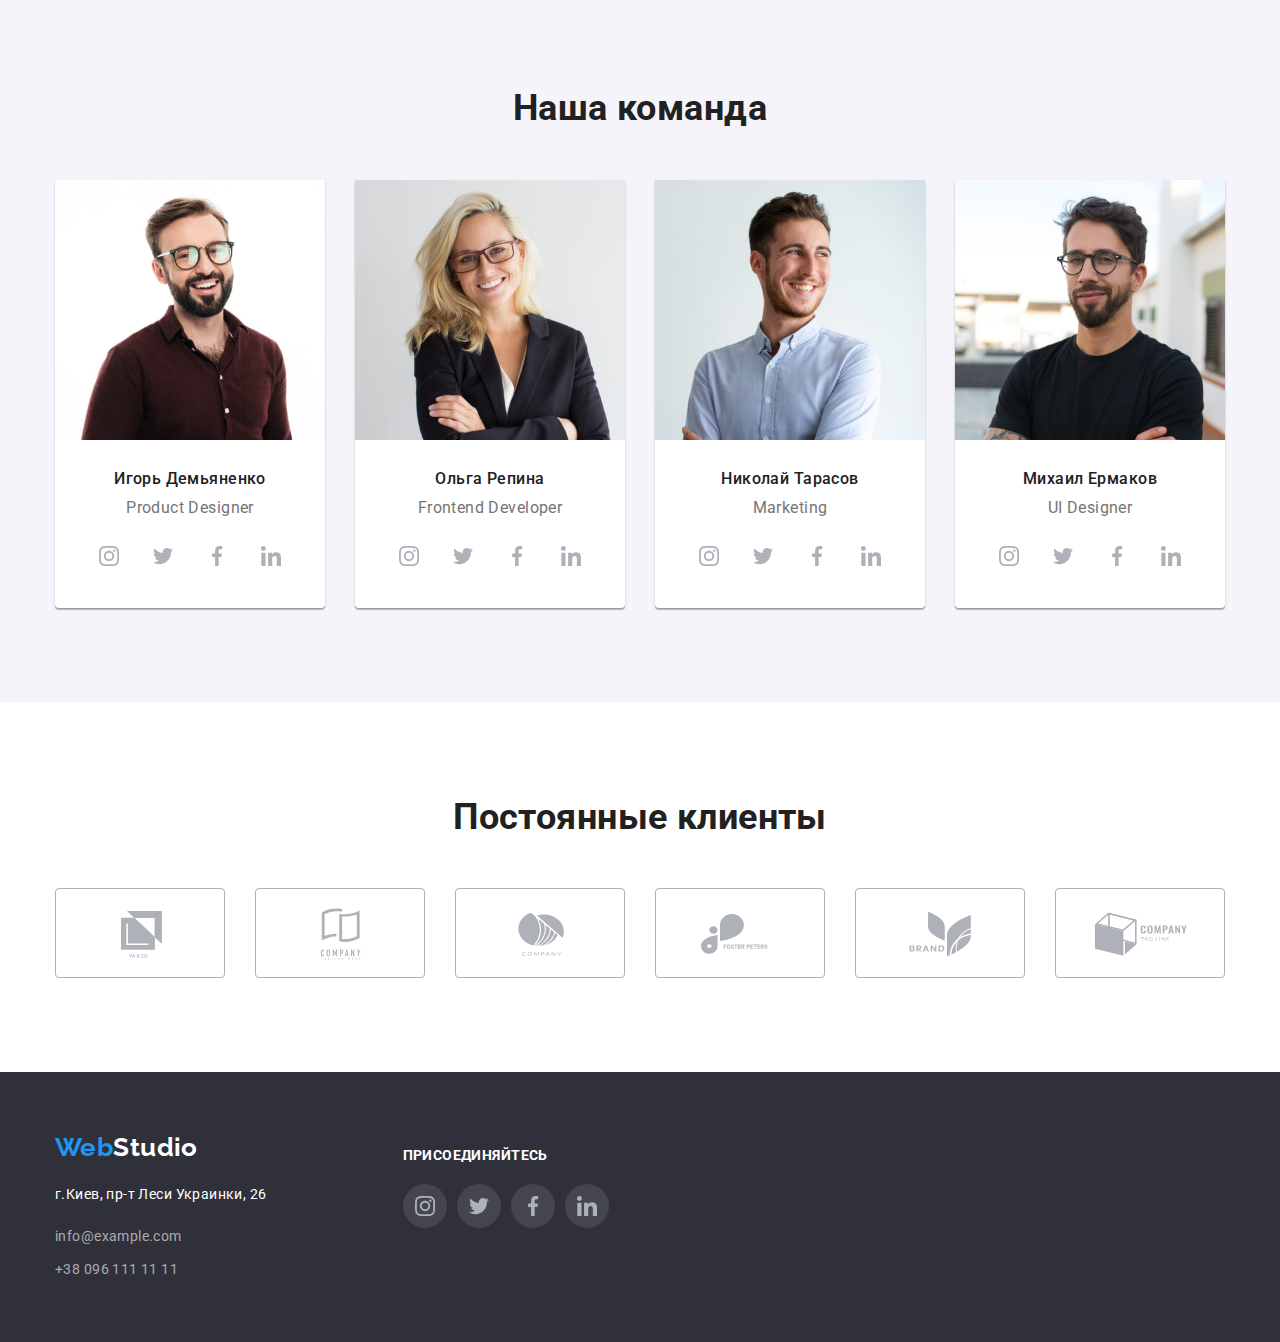
==== commit 663f4dae: "ammended" ====
--- a/index.html
+++ b/index.html
@@ -330,14 +330,14 @@
           </li>
           <li class="clients-item">
             <a href="#" class="clients-link" aria-label="Company site-3">
-              <svg class="clients-icon" width="44" height="42">
+              <svg class="clients-icon" width="48" height="44">
                 <use href="./images/icons.svg#icon-group3"></use>
               </svg>
             </a>
           </li>
           <li class="clients-item">
             <a href="#" class="clients-link" aria-label="Company site-4">
-              <svg class="clients-icon" width="70" height="41">
+              <svg class="clients-icon" width="80" height="42">
                 <use href="./images/icons.svg#icon-group4"></use>
               </svg>
             </a>
--- a/css/styles.css
+++ b/css/styles.css
@@ -505,8 +505,6 @@
 
 
 .clients-icon {
-  width: 44px;
-  height: 49px;
   fill: var(--svg-color);
 }
 
@@ -744,7 +742,7 @@
   width: 20px;
   height: 20px;
 
-  fill: var(--svg-color);
+  fill: var(--logo-footer-color);
 } 
 
 .network-title {
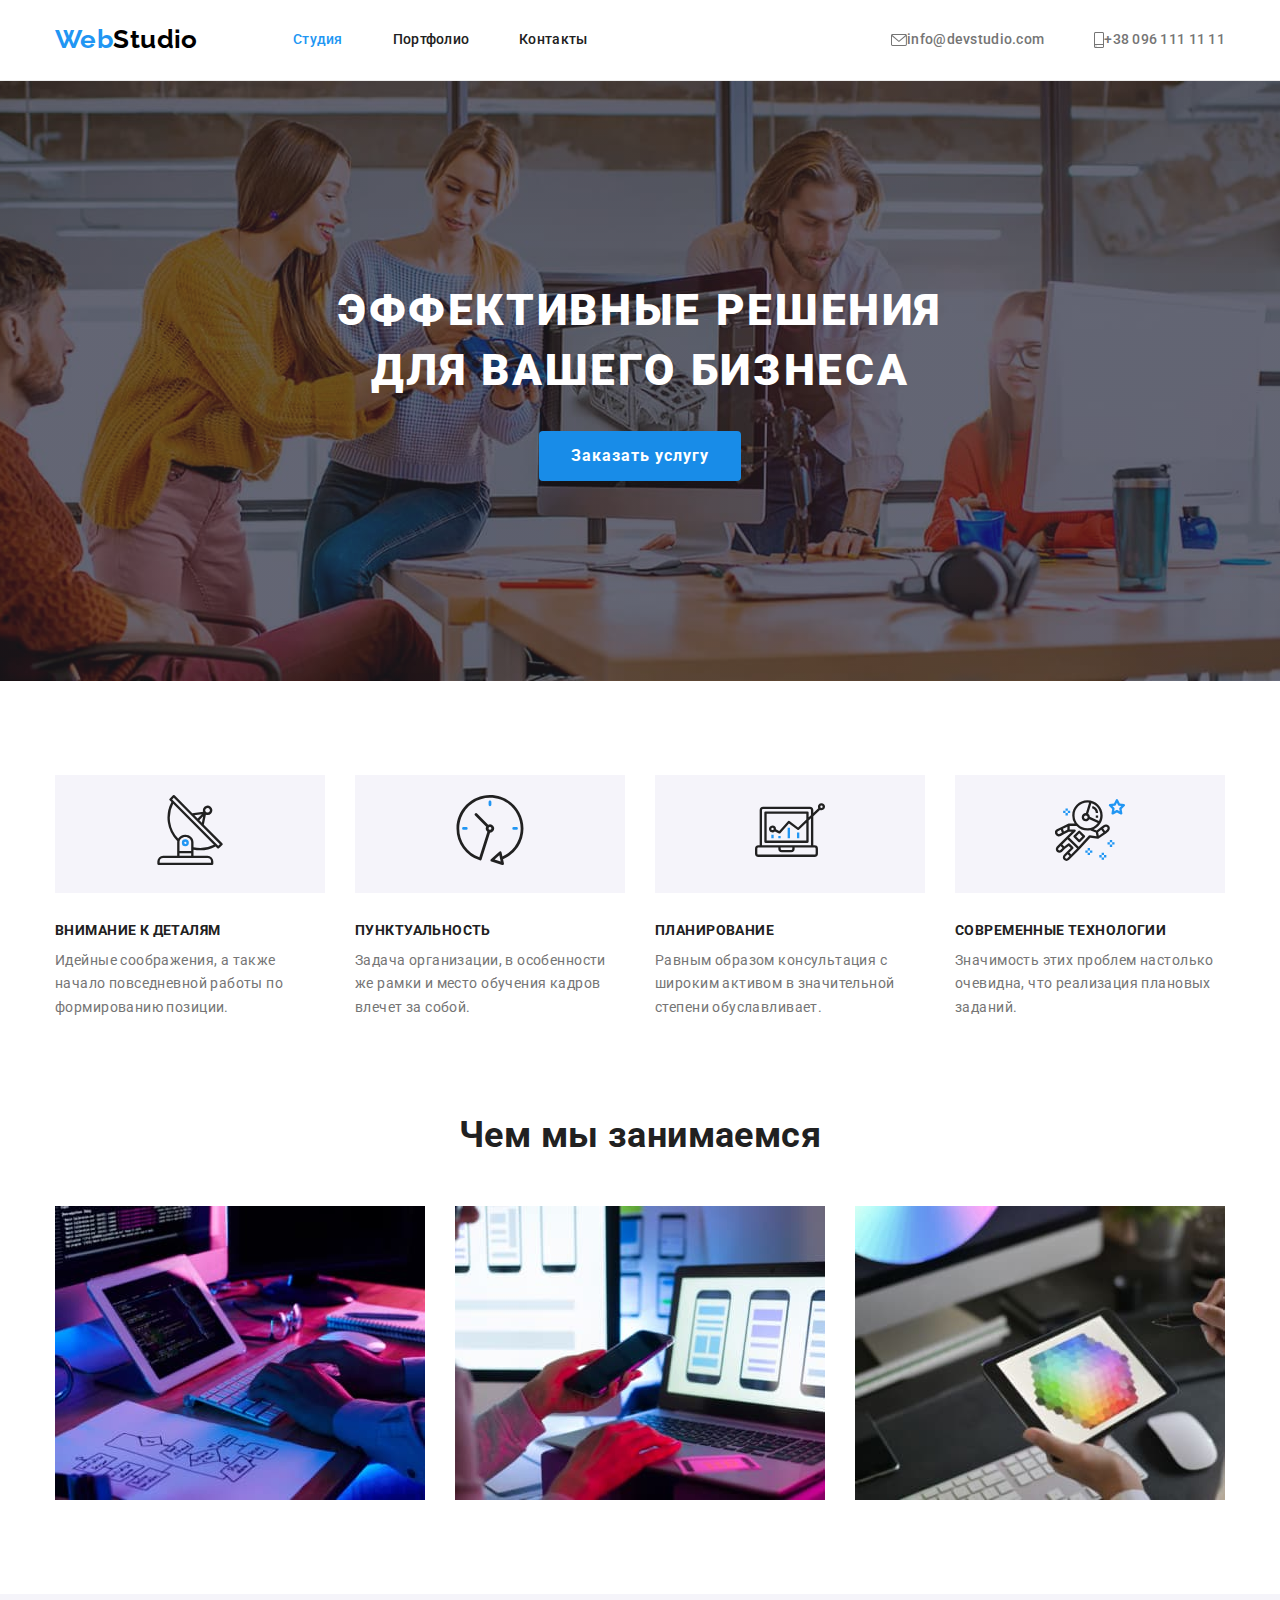
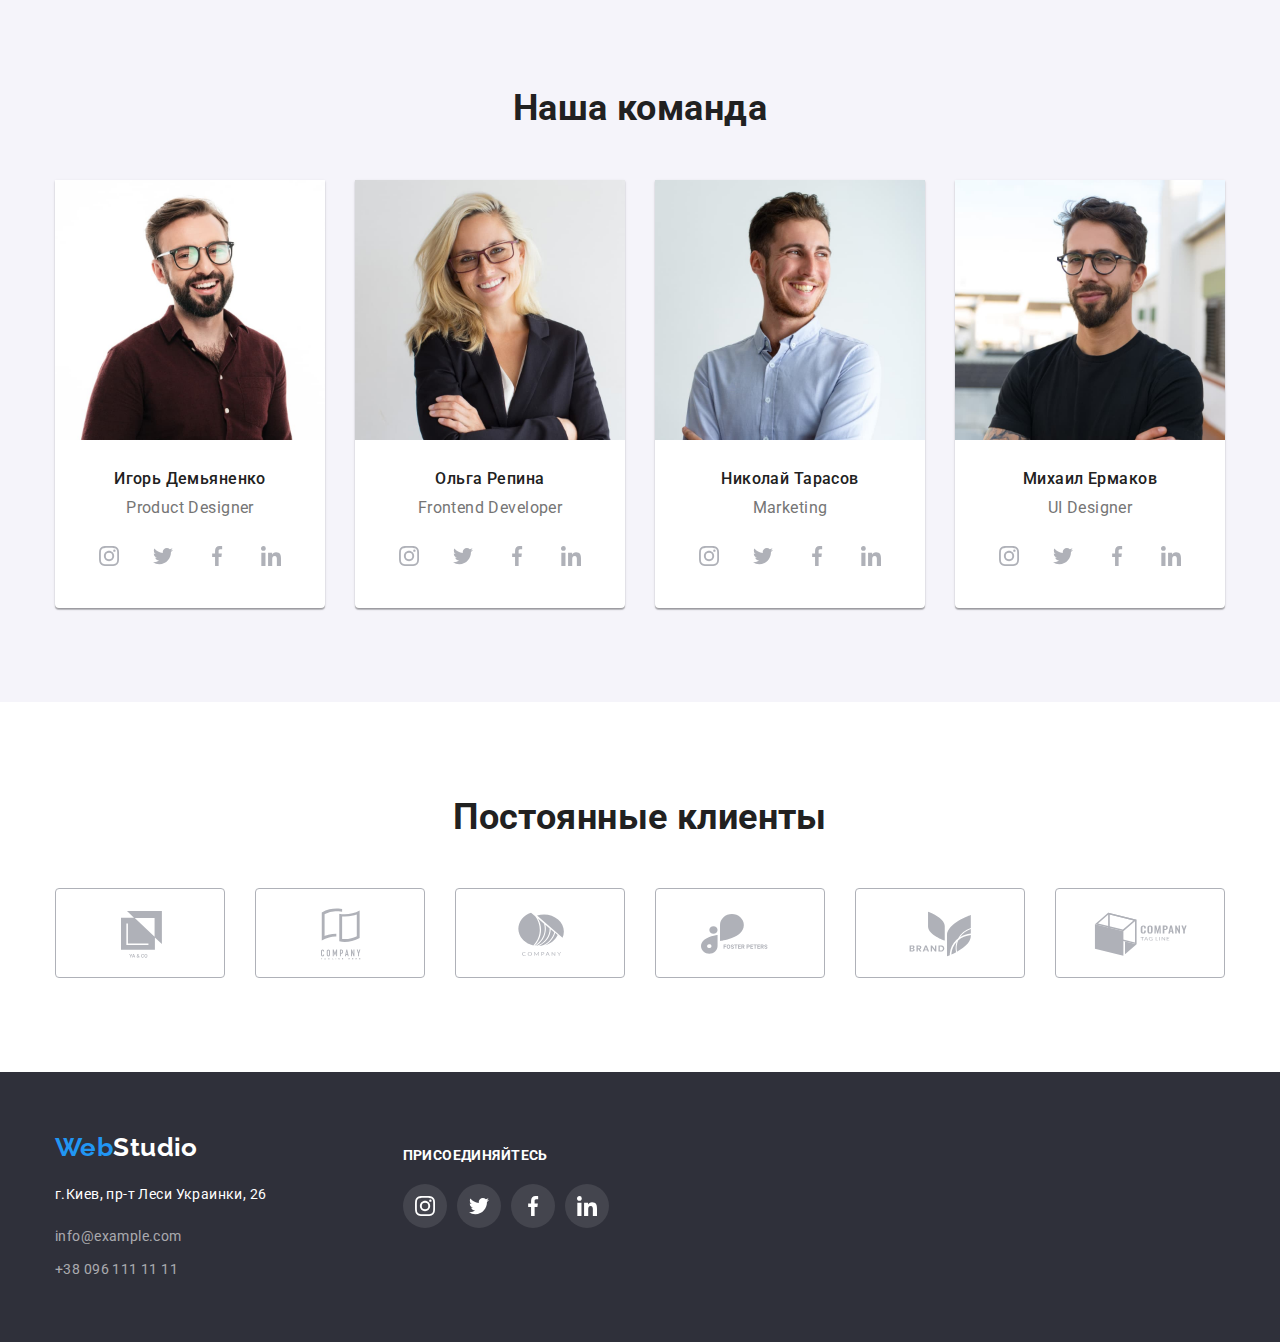
==== commit f00bc91d: "amended" ====
--- a/index.html
+++ b/index.html
@@ -144,28 +144,28 @@
                 <p class="team-text">Product Designer</p>
                 <ul class="social list">
                   <li class="social-item">
-                    <a href="#" class="social-link" aria-label="Instagramm">
+                    <a href="https://www.instagram.com/" class="social-link" aria-label="Instagram">
                       <svg class="social-icon" width="20" height="20">
                         <use href="./images/icons.svg#icon-instagram1"></use>
                       </svg>
                     </a>
                   </li>
                   <li class="social-item">
-                    <a href="#" class="social-link" aria-label="Twitter">
+                    <a href="https://twitter.com/" class="social-link" aria-label="Twitter">
                       <svg class="social-icon" width="20" height="20">
                         <use href="./images/icons.svg#icon-twitter1"></use>
                       </svg>
                     </a>
                   </li>
                   <li class="social-item">
-                    <a href="#" class="social-link" aria-label="Facebook">
+                    <a href="https://facebook.com/" class="social-link" aria-label="Facebook">
                       <svg class="social-icon" width="20" height="20">
                         <use href="./images/icons.svg#icon-facebook1"></use>
                       </svg>
                     </a>
                   </li>
                   <li class="social-item">
-                    <a href="#" class="social-link" aria-label="LinkedIn">
+                    <a href="https://linkedin.com/" class="social-link" aria-label="LinkedIn">
                       <svg class="social-icon" width="20" height="20">
                         <use href="./images/icons.svg#icon-linkedin1"></use>
                       </svg>
@@ -188,28 +188,28 @@
                 <p class="team-text">Frontend Developer</p>
                 <ul class="social list">
                   <li class="social-item">
-                    <a href="#" class="social-link" aria-label="Instagramm">
+                    <a href="https://www.instagram.com/" class="social-link" aria-label="Instagram">
                       <svg class="social-icon" width="20" height="20">
                         <use href="./images/icons.svg#icon-instagram1"></use>
                       </svg>
                     </a>
                   </li>
                   <li class="social-item">
-                    <a href="#" class="social-link" aria-label="Twitter">
+                    <a href="https://twitter.com/" class="social-link" aria-label="Twitter">
                       <svg class="social-icon" width="20" height="20">
                         <use href="./images/icons.svg#icon-twitter1"></use>
                       </svg>
                     </a>
                   </li>
                   <li class="social-item">
-                    <a href="#" class="social-link" aria-label="Facebook">
+                    <a href="https://facebook.com/" class="social-link" aria-label="Facebook">
                       <svg class="social-icon" width="20" height="20">
                         <use href="./images/icons.svg#icon-facebook1"></use>
                       </svg>
                     </a>
                   </li>
                   <li class="social-item">
-                    <a href="#" class="social-link" aria-label="LinkedIn">
+                    <a href="https://linkedin.com/" class="social-link" aria-label="LinkedIn">
                       <svg class="social-icon" width="20" height="20">
                         <use href="./images/icons.svg#icon-linkedin1"></use>
                       </svg>
@@ -232,28 +232,28 @@
                 <p class="team-text">Marketing</p>
                 <ul class="social list">
                   <li class="social-item">
-                    <a href="#" class="social-link" aria-label="Instagramm">
+                    <a href="https://www.instagram.com/" class="social-link" aria-label="Instagram">
                       <svg class="social-icon" width="20" height="20">
                         <use href="./images/icons.svg#icon-instagram1"></use>
                       </svg>
                     </a>
                   </li>
                   <li class="social-item">
-                    <a href="#" class="social-link" aria-label="Twitter">
+                    <a href="https://twitter.com/" class="social-link" aria-label="Twitter">
                       <svg class="social-icon" width="20" height="20">
                         <use href="./images/icons.svg#icon-twitter1"></use>
                       </svg>
                     </a>
                   </li>
                   <li class="social-item">
-                    <a href="#" class="social-link" aria-label="Facebook">
+                    <a href="https://facebook.com/" class="social-link" aria-label="Facebook">
                       <svg class="social-icon" width="20" height="20">
                         <use href="./images/icons.svg#icon-facebook1"></use>
                       </svg>
                     </a>
                   </li>
                   <li class="social-item">
-                    <a href="#" class="social-link" aria-label="LinkedIn">
+                    <a href="https://linkedin.com/" class="social-link" aria-label="LinkedIn">
                       <svg class="social-icon" width="20" height="20">
                         <use href="./images/icons.svg#icon-linkedin1"></use>
                       </svg>
@@ -276,28 +276,28 @@
                 <p class="team-text">UI Designer</p>
                 <ul class="social list">
                   <li class="social-item">
-                    <a href="#" class="social-link" aria-label="Instagramm">
+                    <a href="https://www.instagram.com/" class="social-link" aria-label="Instagram">
                       <svg class="social-icon" width="20" height="20">
                         <use href="./images/icons.svg#icon-instagram1"></use>
                       </svg>
                     </a>
                   </li>
                   <li class="social-item">
-                    <a href="#" class="social-link" aria-label="Twitter">
+                    <a href="https://twitter.com/" class="social-link" aria-label="Twitter">
                       <svg class="social-icon" width="20" height="20">
                         <use href="./images/icons.svg#icon-twitter1"></use>
                       </svg>
                     </a>
                   </li>
                   <li class="social-item">
-                    <a href="#" class="social-link" aria-label="Facebook">
+                    <a href="https://facebook.com/" class="social-link" aria-label="Facebook">
                       <svg class="social-icon" width="20" height="20">
                         <use href="./images/icons.svg#icon-facebook1"></use>
                       </svg>
                     </a>
                   </li>
                   <li class="social-item">
-                    <a href="#" class="social-link" aria-label="LinkedIn">
+                    <a href="https://linkedin.com/" class="social-link" aria-label="LinkedIn">
                       <svg class="social-icon" width="20" height="20">
                         <use href="./images/icons.svg#icon-linkedin1"></use>
                       </svg>
@@ -402,14 +402,14 @@
                 </a>
               </li>
               <li class="network-item">
-                <a href="#" class="network-link" aria-label="Facebook">
+                <a href="https://facebook.com/" class="network-link" aria-label="Facebook">
                   <svg class="network-icon" width="20" height="20">
                     <use href="./images/icons.svg#icon-facebook1"></use>
                   </svg>
                 </a>
               </li>
               <li class="network-item">
-                <a href="#" class="network-link" aria-label="LinkedIn">
+                <a href="https://linkedin.com/" class="network-link" aria-label="LinkedIn">
                   <svg class="network-icon" width="20" height="20">
                     <use href="./images/icons.svg#icon-linkedin1"></use>
                   </svg>
--- a/css/styles.css
+++ b/css/styles.css
@@ -430,7 +430,7 @@
 
 .social-link:hover .social-icon,
 .social-link:focus .social-icon {
-  fill: var(--basic-background-color);
+  --color4: var(--basic-background-color);
 }
 
 .social-icon,
@@ -741,8 +741,7 @@
 .network-icon {
   width: 20px;
   height: 20px;
-
-  fill: var(--logo-footer-color);
+  --color4: var(--logo-footer-color);
 } 
 
 .network-title {
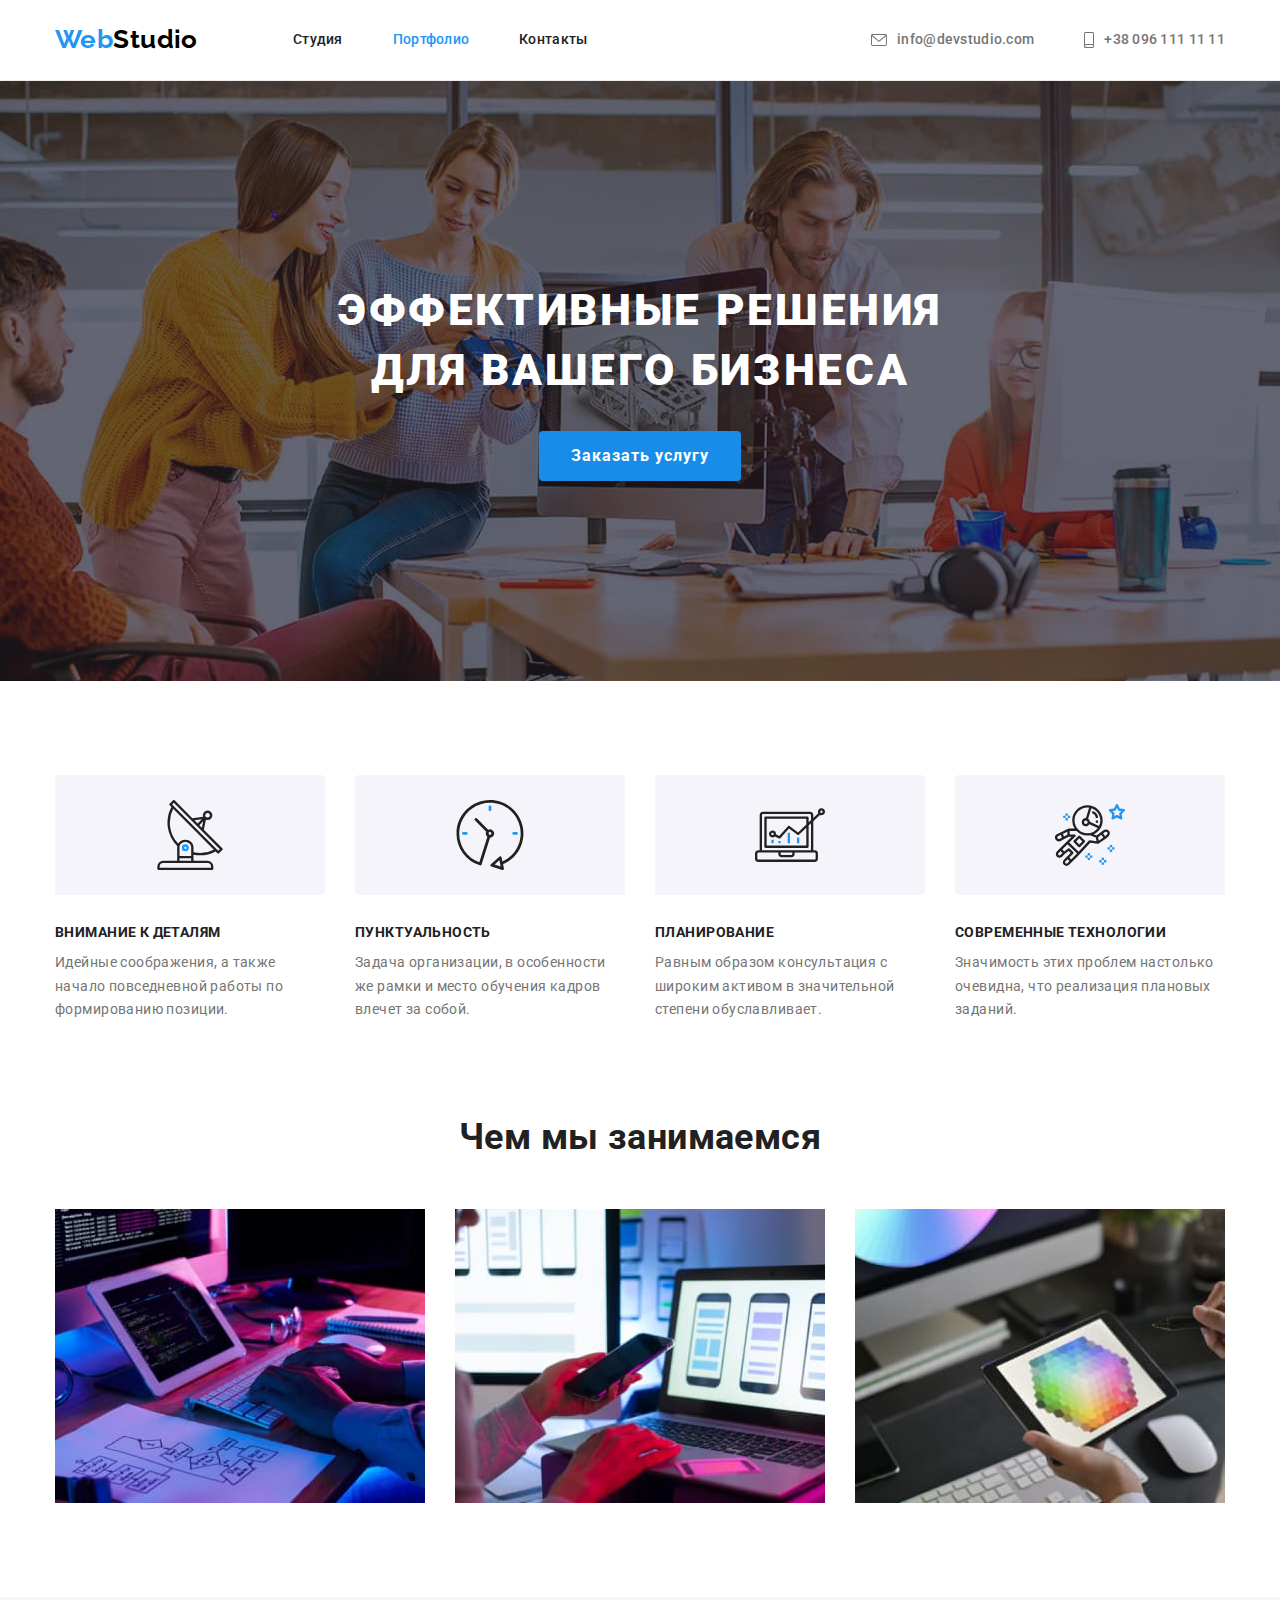
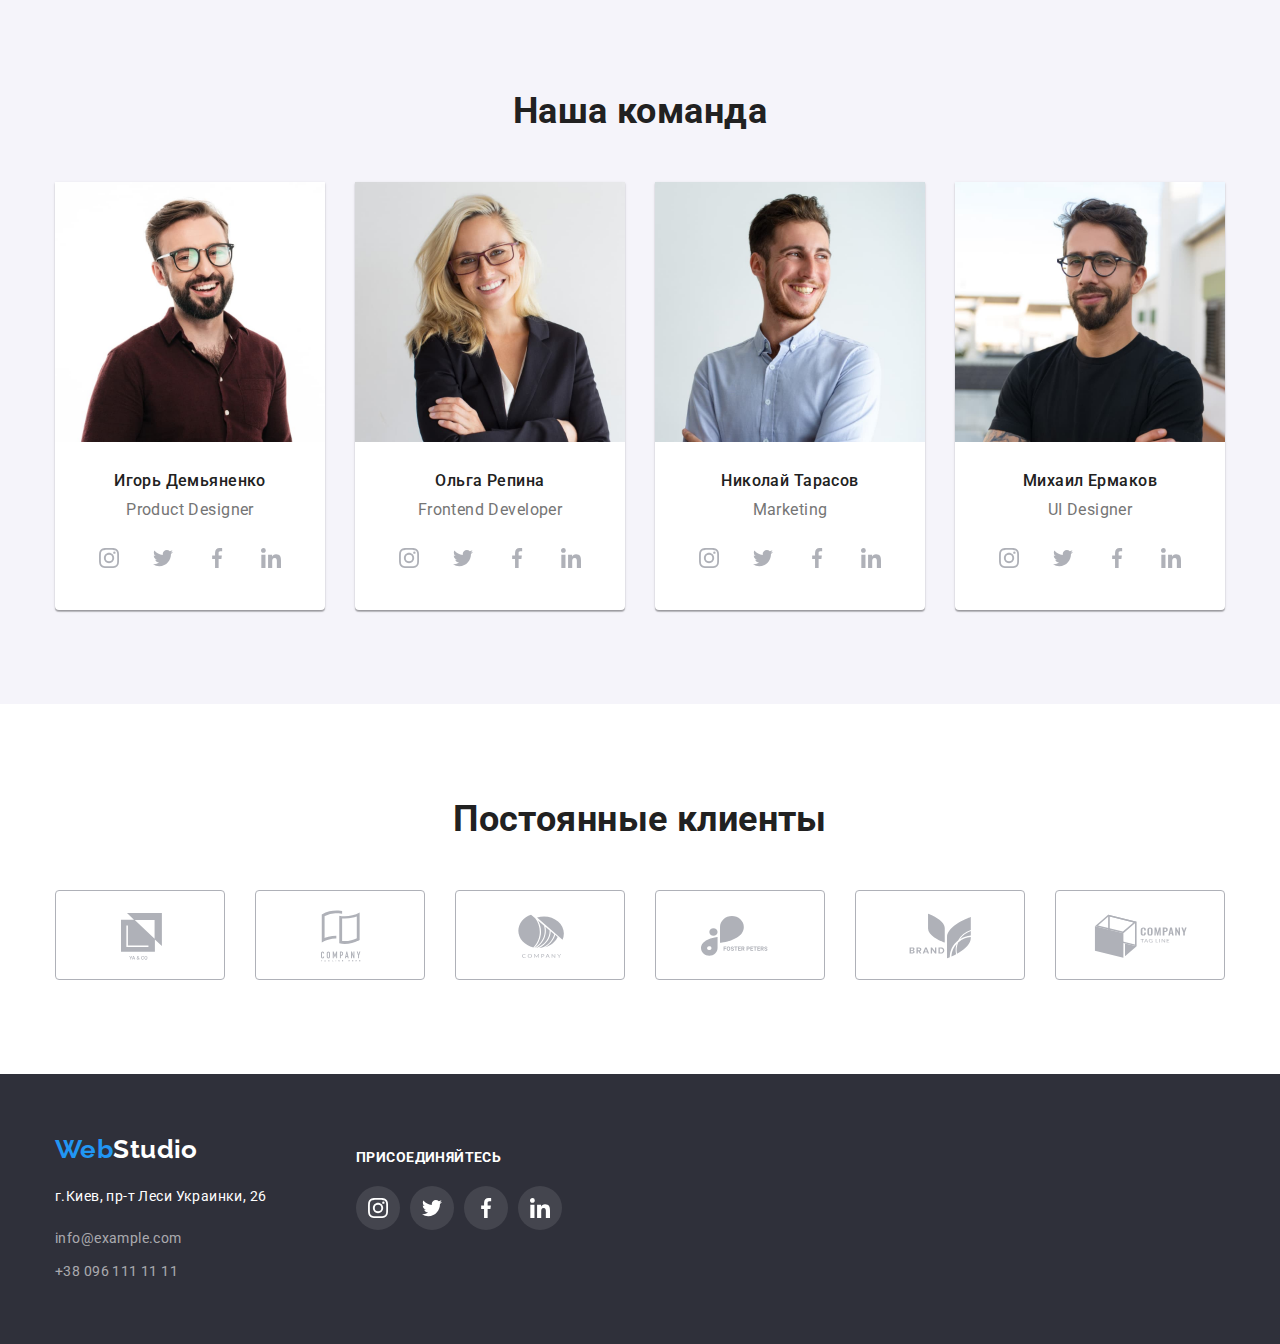
==== commit 5913d478: "amended" ====
--- a/index.html
+++ b/index.html
@@ -26,8 +26,8 @@
           
           <!-- Меню в хедере -->
           <ul class="nav-site list">
-            <li class="item"><a class="link current" href="./index.html">Студия</a></li>
-            <li class="item"><a class="link" href="./portfolio.html">Портфолио</a></li>
+            <li class="item"><a class="link" href="./index.html">Студия</a></li>
+            <li class="item"><a class="link current" href="./portfolio.html">Портфолио</a></li>
             <li class="item"><a class="link" href="#">Контакты</a></li>
           </ul>
         </nav>
@@ -36,10 +36,9 @@
           <li class="item">
             <a class="link" href="mailto:info@devstudio.com">
               <div class="contacts-icons">
-                <svg class="icon" width="16" height="12">
+                <svg class="header-mail" width="16" height="12">
                   <use href="./images/icons.svg#icon-envelope1"></use>
                 </svg>
-                
                 info@devstudio.com
               </div>
             </a>
@@ -47,7 +46,7 @@
           <li class="item">
             <a class="link" href="tel:380961111111">
               <div class="contacts-icons">
-                <svg class="icon" width="10" height="16">
+                <svg class="header-phone" width="10" height="16">
                   <use href="./images/icons.svg#icon-smartphone"></use>
                 </svg>
                 +38 096 111 11 11
@@ -57,6 +56,7 @@
         </ul>
       </div>
     </header>
+
     <!-- основная секция -->
     <main>
       <!--  Hero секция -->
--- a/css/styles.css
+++ b/css/styles.css
@@ -154,7 +154,7 @@
 
 
 .contacts .link {
-  display: block;
+  display: flex;
   padding-top: 32px;
   padding-bottom: 32px;
 
@@ -276,10 +276,12 @@
 }
 
 .features-img {
+  display: flex;
+  justify-content: center;
+  align-items: center;
+  height: 120px;
   margin-bottom: 30px;
-  padding: 20px 100px;
-  text-align: center;
-
+  border-radius: 4px;
   background-color: var(--team-background-color);
 }
 
@@ -473,6 +475,7 @@
 
 .clients-item:hover,
 .clients-item:focus {
+  --color4: var(--accent-color);
   border-color: var(--accent-color);
 }
 
@@ -643,7 +646,7 @@
 }
 
 .address {
-  width: calc((100% - 30px * 2) / 4);
+  width: 231px;
 }
 
 
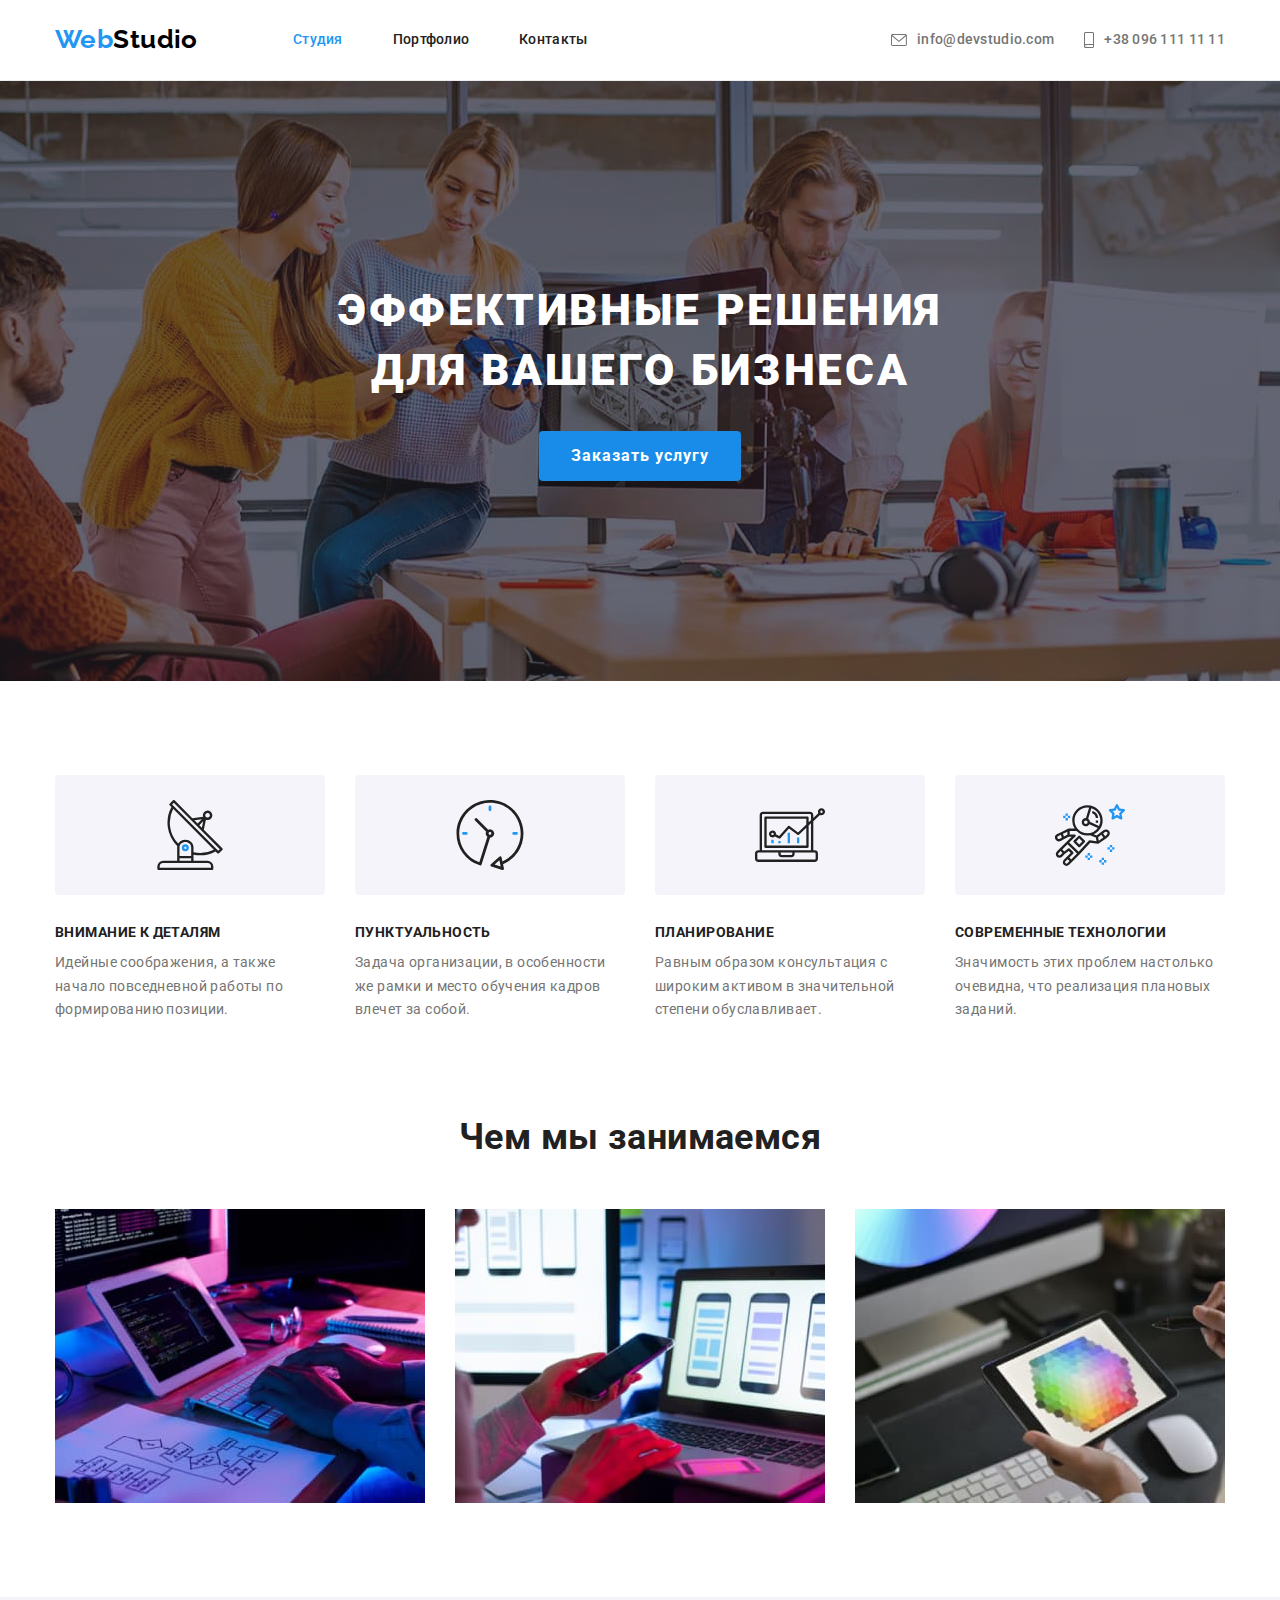
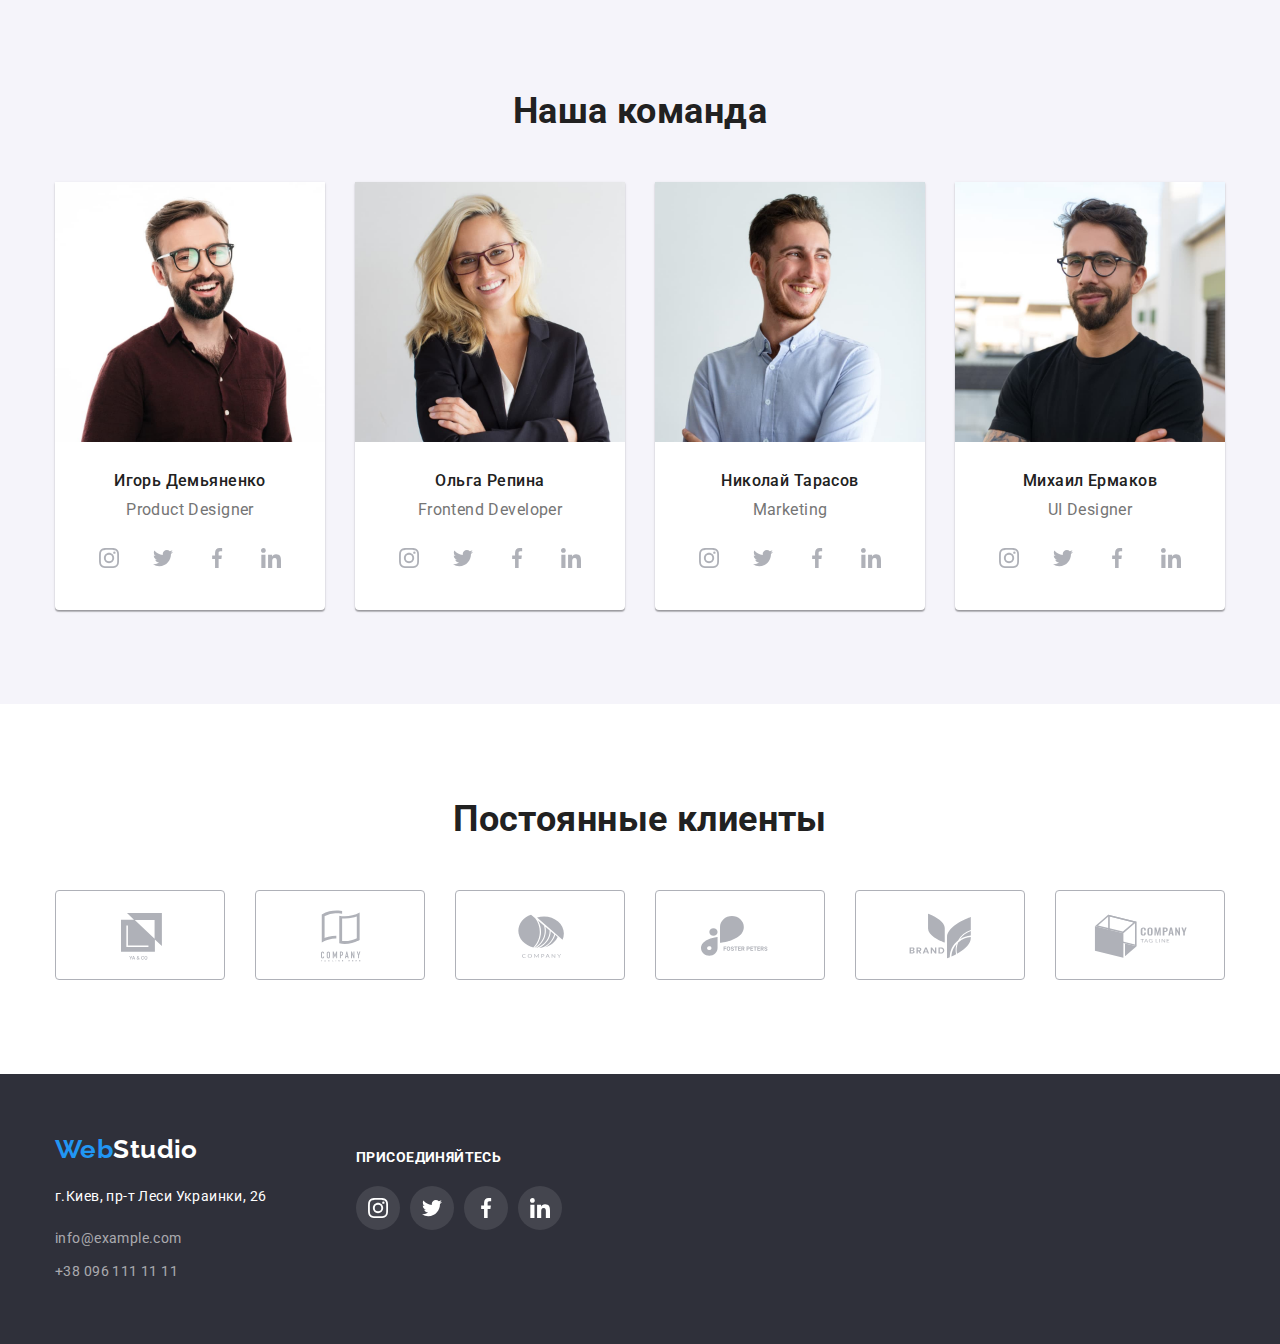
==== commit fb552881: "amended" ====
--- a/index.html
+++ b/index.html
@@ -26,8 +26,8 @@
           
           <!-- Меню в хедере -->
           <ul class="nav-site list">
-            <li class="item"><a class="link" href="./index.html">Студия</a></li>
-            <li class="item"><a class="link current" href="./portfolio.html">Портфолио</a></li>
+            <li class="item"><a class="link current" href="./index.html">Студия</a></li>
+            <li class="item"><a class="link" href="./portfolio.html">Портфолио</a></li>
             <li class="item"><a class="link" href="#">Контакты</a></li>
           </ul>
         </nav>
--- a/css/styles.css
+++ b/css/styles.css
@@ -135,7 +135,7 @@
 }
 
 .contacts .item:not(:last-child) {
-  margin-right: 50px;
+  margin-right: 30px;
 }
 
 .header-mail {
